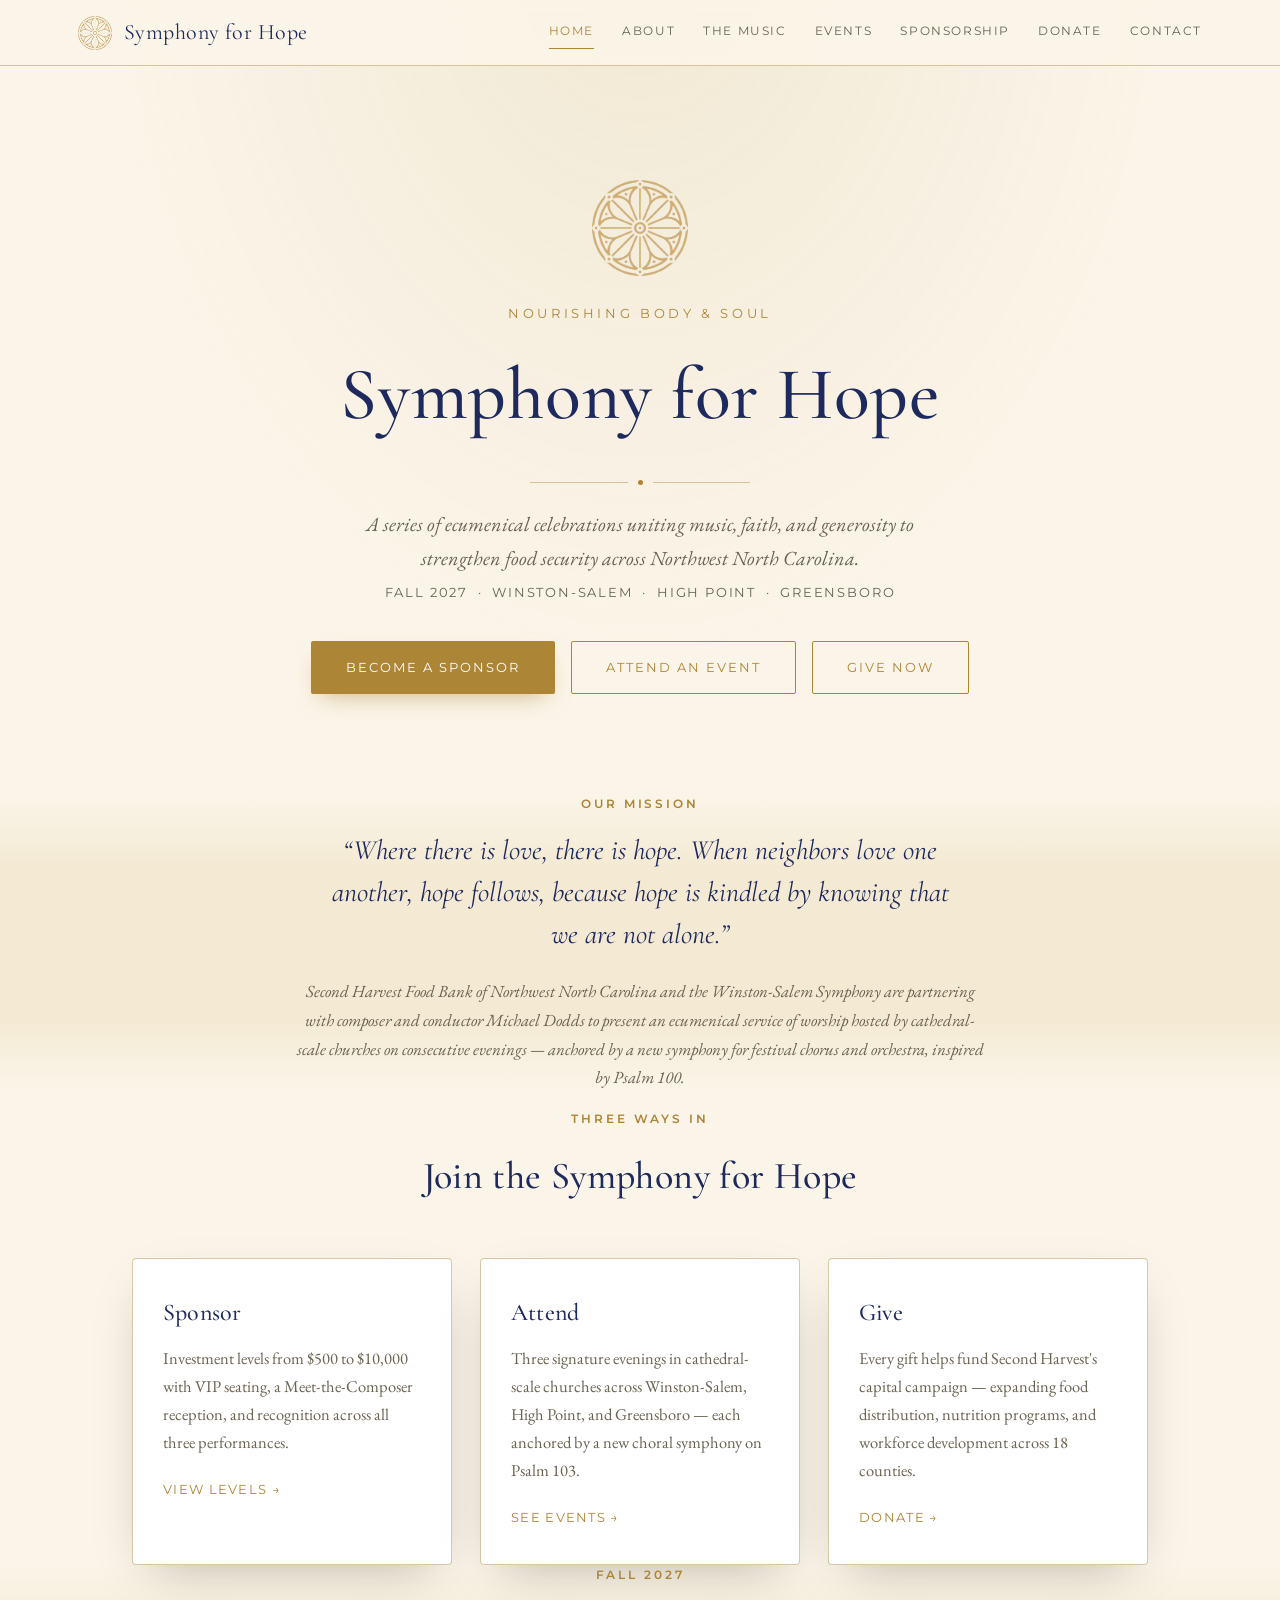
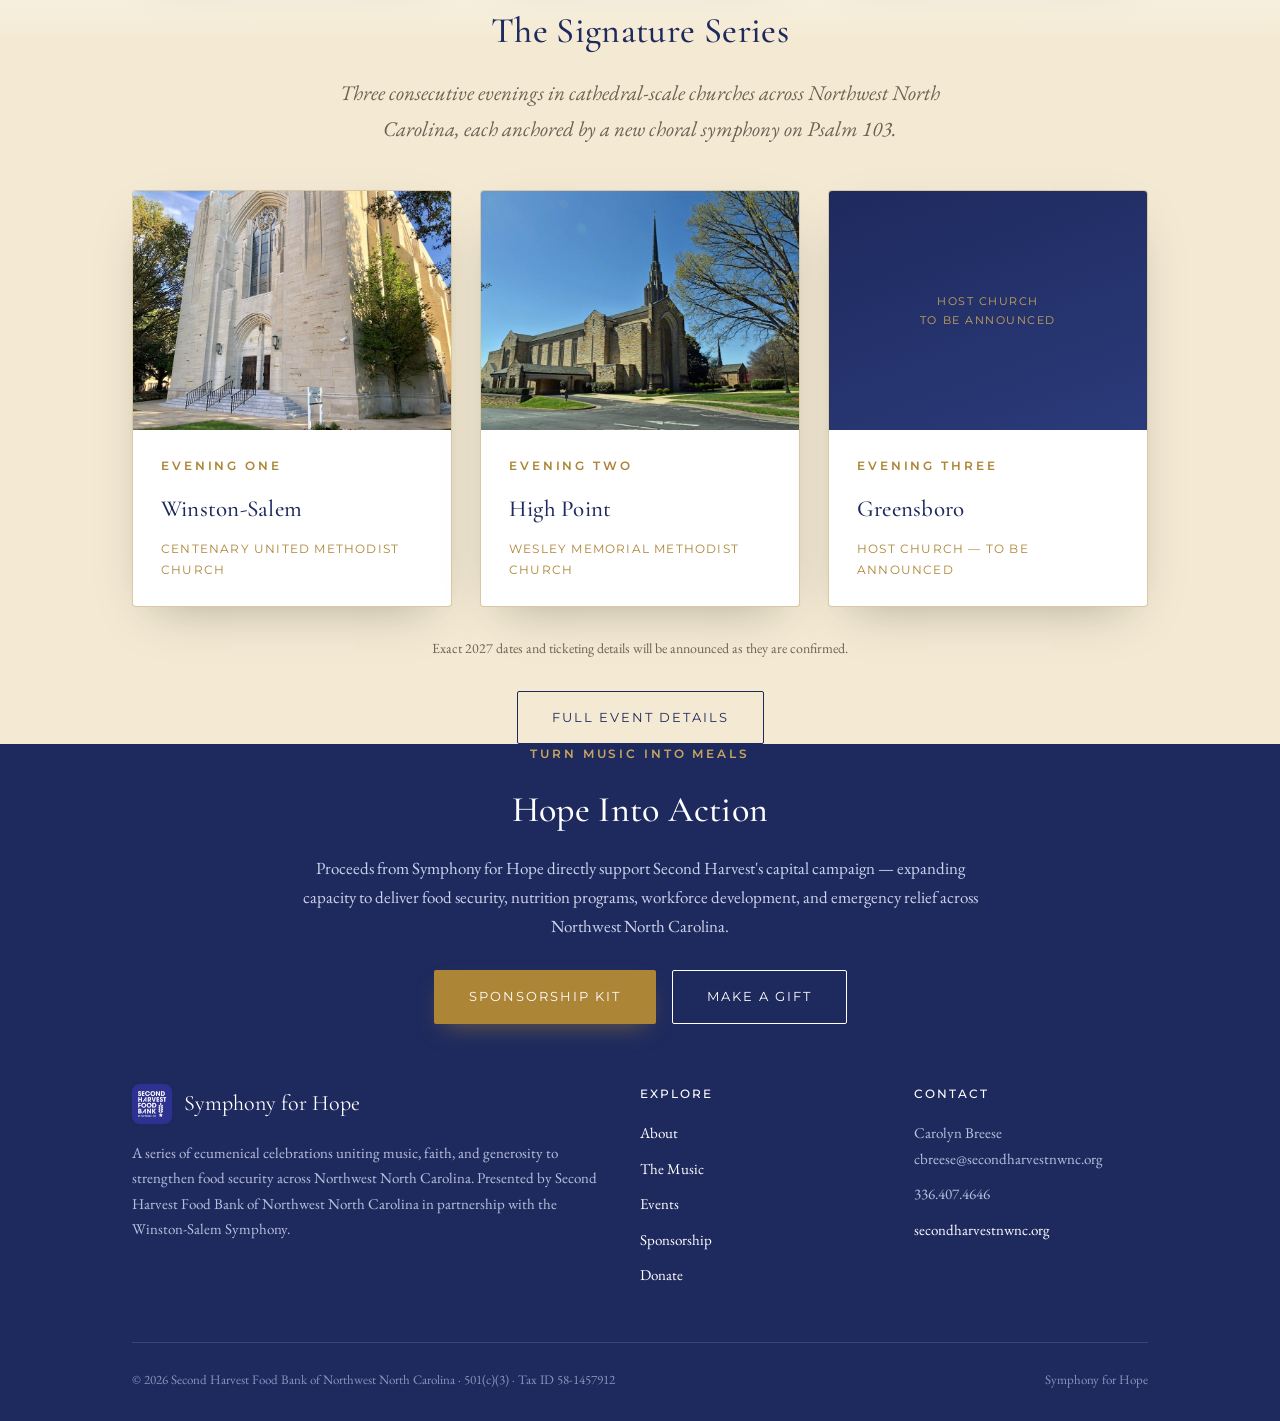
==== index.html @ 65e0bcc0 "Update index.html" ====
<!DOCTYPE html>
<html lang="en">
<head>
<meta charset="UTF-8">
<meta name="viewport" content="width=device-width, initial-scale=1.0">
<title>Symphony for Hope | Second Harvest Food Bank of Northwest NC</title>
<meta name="description" content="A series of ecumenical celebrations uniting music, faith, and generosity to strengthen food security across Northwest North Carolina.">
<link rel="icon" href="/assets/images/mandala-emblem.png">
<link rel="preconnect" href="https://fonts.googleapis.com">
<link rel="preconnect" href="https://fonts.gstatic.com" crossorigin>
<link href="https://fonts.googleapis.com/css2?family=Cormorant+Garamond:ital,wght@0,400;0,500;0,600;1,400;1,500&family=EB+Garamond:ital,wght@0,400;0,500;1,400&family=Montserrat:wght@400;500;600&display=swap" rel="stylesheet">
<link rel="stylesheet" href="/assets/style.css">
</head>
<body>
<svg width="0" height="0" style="position:absolute">
  <defs>
    <symbol id="corner-flourish" viewBox="0 0 100 100">
      <path d="M4,4 Q4,40 40,40" stroke="#AD8536" stroke-width="1.4" fill="none"/>
      <path d="M4,4 Q40,4 40,40" stroke="#AD8536" stroke-width="1.4" fill="none"/>
      <circle cx="4" cy="4" r="3" fill="#AD8536"/>
      <circle cx="16" cy="4" r="1.6" fill="#AD8536"/>
      <circle cx="4" cy="16" r="1.6" fill="#AD8536"/>
    </symbol>
    <symbol id="petal" viewBox="0 0 200 200">
      <path d="M100,100 C122,74 122,26 100,6 C78,26 78,74 100,100 Z" fill="none" stroke="currentColor" stroke-width="4"/>
    </symbol>
  </defs>
</svg>
<header class="site-header">
  <div class="nav-inner">
    <a class="brand" href="/">
      <img src="/assets/images/mandala-emblem.png" alt="Symphony for Hope emblem">
      <span class="brand-text">Symphony for Hope</span>
    </a>
    <button class="nav-toggle" id="navToggle">☰</button>
    <nav class="primary-nav" id="primaryNav">
      <a href="/" class="active">Home</a>
      <a href="/about/">About</a>
      <a href="/the-music/">The Music</a>
      <a href="/events/">Events</a>
      <a href="/sponsorship/">Sponsorship</a>
      <a href="/donate/">Donate</a>
      <a href="/contact/">Contact</a>
    </nav>
  </div>
</header>
<main>


  <section class="hero">
    <img class="mandala" src="/assets/images/mandala-emblem.png" alt="">
    <div class="subtitle">Nourishing Body &amp; Soul</div>
    <h1>Symphony for Hope</h1>
    <div class="rule"><span class="dot"></span></div>
    <p class="tagline">A series of ecumenical celebrations uniting music, faith, and generosity to strengthen food security across Northwest North Carolina.</p>
    <p class="dateline">Fall 2027 &nbsp;·&nbsp; Winston-Salem &nbsp;·&nbsp; High Point &nbsp;·&nbsp; Greensboro</p>
    <div class="btn-row">
      <a class="btn btn-gold" href="/sponsorship/">Become a Sponsor</a>
      <a class="btn btn-outline" href="/events/">Attend an Event</a>
      <a class="btn btn-outline" href="/donate/">Give Now</a>
    </div>
  </section>

  <section class="on-ivory-deep bordered fade-edges">
    <div class="container narrow center">
      <span class="eyebrow">Our Mission</span>
      <p class="quote">&ldquo;Where there is love, there is hope. When neighbors love one another, hope follows, because hope is kindled by knowing that we are not alone.&rdquo;</p>
      <p class="lede" style="margin-top:22px;font-size:17px;">Second Harvest Food Bank of Northwest North Carolina and the Winston-Salem Symphony are partnering with composer and conductor Michael Dodds to present an ecumenical service of worship hosted by cathedral-scale churches on consecutive evenings — anchored by a new symphony for festival chorus and orchestra, inspired by Psalm 100.</p>
    </div>
  </section>
<div></div>
  <section>
    <div class="container">
      <div class="center" style="margin-bottom:50px;">
        <span class="eyebrow">Three Ways In</span>
        <h2 style="font-size:38px;color:var(--navy);">Join the Symphony for Hope</h2>
      </div>
      <div class="grid grid-3">
        <div class="card">
          <h3>Sponsor</h3>
          <p>Investment levels from $500 to $10,000 with VIP seating, a Meet-the-Composer reception, and recognition across all three performances.</p>
          <p style="margin-top:18px;"><a href="/sponsorship/" style="color:var(--gold);font-family:'Montserrat',sans-serif;font-size:13px;letter-spacing:.1em;text-transform:uppercase;text-decoration:none;cursor:pointer;">View Levels →</a></p>
        </div>
        <div class="card">
          <h3>Attend</h3>
          <p>Three signature evenings in cathedral-scale churches across Winston-Salem, High Point, and Greensboro — each anchored by a new choral symphony on Psalm 103.</p>
          <p style="margin-top:18px;"><a href="/events/" style="color:var(--gold);font-family:'Montserrat',sans-serif;font-size:13px;letter-spacing:.1em;text-transform:uppercase;text-decoration:none;cursor:pointer;">See Events →</a></p>
        </div>
        <div class="card">
          <h3>Give</h3>
          <p>Every gift helps fund Second Harvest's capital campaign — expanding food distribution, nutrition programs, and workforce development across 18 counties.</p>
          <p style="margin-top:18px;"><a href="/donate/" style="color:var(--gold);font-family:'Montserrat',sans-serif;font-size:13px;letter-spacing:.1em;text-transform:uppercase;text-decoration:none;cursor:pointer;">Donate →</a></p>
        </div>
      </div>
    </div>
  </section>

  <section class="on-ivory-deep bordered fade-top">
    <div class="container">
      <div class="center" style="margin-bottom:44px;">
        <span class="eyebrow">Fall 2027</span>
        <h2 style="font-size:36px;color:var(--navy);">The Signature Series</h2>
        <p class="lede" style="max-width:640px;margin:14px auto 0;">Three consecutive evenings in cathedral-scale churches across Northwest North Carolina, each anchored by a new choral symphony on Psalm 103.</p>
      </div>
      <div class="grid grid-3">
        <div class="city-card">
          <img class="card-photo" src="/assets/images/centenary-church.jpg" alt="Centenary United Methodist Church, Winston-Salem">
          <div class="card-body">
            <span class="eyebrow">Evening One</span>
            <h3 style="color:var(--navy);">Winston-Salem</h3>
            <div class="church">Centenary United Methodist Church</div>
          </div>
        </div>
        <div class="city-card">
          <img class="card-photo" src="/assets/images/wesley-church.jpg" alt="Wesley Memorial Methodist Church, High Point">
          <div class="card-body">
            <span class="eyebrow">Evening Two</span>
            <h3 style="color:var(--navy);">High Point</h3>
            <div class="church">Wesley Memorial Methodist Church</div>
          </div>
        </div>
        <div class="city-card">
          <div class="card-placeholder">Host Church<br>To Be Announced</div>
          <div class="card-body">
            <span class="eyebrow">Evening Three</span>
            <h3 style="color:var(--navy);">Greensboro</h3>
            <div class="church">Host Church — To Be Announced</div>
          </div>
        </div>
      </div>
      <p class="center" style="color:var(--ink-soft);font-size:14px;margin-top:30px;">Exact 2027 dates and ticketing details will be announced as they are confirmed.</p>
      <div class="btn-row" style="justify-content:center;margin-top:30px;">
        <a class="btn btn-outline-navy" href="/events/">Full Event Details</a>
      </div>
    </div>
  </section>

  <section class="on-navy">
    <div class="container center narrow">
      <span class="eyebrow on-navy">Turn Music Into Meals</span>
      <h2 style="font-size:36px;">Hope Into Action</h2>
      <p style="color:#cdd3ea;font-size:17px;margin-top:14px;">Proceeds from Symphony for Hope directly support Second Harvest's capital campaign — expanding capacity to deliver food security, nutrition programs, workforce development, and emergency relief across Northwest North Carolina.</p>
      <div class="btn-row" style="justify-content:center;margin-top:30px;">
        <a class="btn btn-gold" href="/sponsorship/">Sponsorship Kit</a>
        <a class="btn btn-outline" style="border-color:#fff;color:#fff;" href="/donate/">Make a Gift</a>
      </div>
    </div>
  </section>

</main>
<footer>
  <div class="container">
    <div class="foot-grid">
      <div>
        <div class="foot-logo">
          <img src="/assets/images/sh-logo.png" alt="Second Harvest Food Bank of Northwest NC">
          <span style="font-family:'Cormorant Garamond',serif;font-size:22px;color:#fff;">Symphony for Hope</span>
        </div>
        <p>A series of ecumenical celebrations uniting music, faith, and generosity to strengthen food security across Northwest North Carolina. Presented by Second Harvest Food Bank of Northwest North Carolina in partnership with the Winston-Salem Symphony.</p>
      </div>
      <div>
        <h4>Explore</h4>
        <ul>
          <li><a href="/about/">About</a></li>
          <li><a href="/the-music/">The Music</a></li>
          <li><a href="/events/">Events</a></li>
          <li><a href="/sponsorship/">Sponsorship</a></li>
          <li><a href="/donate/">Donate</a></li>
        </ul>
      </div>
      <div>
        <h4>Contact</h4>
        <ul>
          <li>Carolyn Breese<br>cbreese@secondharvestnwnc.org</li>
          <li>336.407.4646</li>
          <li><a href="https://www.secondharvestnwnc.org/" target="_blank" rel="noopener">secondharvestnwnc.org</a></li>
        </ul>
      </div>
    </div>
    <div class="foot-bottom">
      <span>© 2026 Second Harvest Food Bank of Northwest North Carolina · 501(c)(3) · Tax ID 58-1457912</span>
      <span>Symphony for Hope</span>
    </div>
  </div>
</footer>
<script>
  var navToggle = document.getElementById('navToggle');
  var primaryNav = document.getElementById('primaryNav');
  if (navToggle && primaryNav) {
    navToggle.addEventListener('click', function() {
      primaryNav.classList.toggle('open');
    });
  }
</script>
</body>
</html>
---- assets/style.css ----
body{margin:0;}

  :root{
    --ivory:#FBF5E9;
    --ivory-deep:#F4EAD4;
    --card:#FFFFFF;
    --gold:#AD8536;
    --gold-light:#C9A55C;
    --gold-pale:#E7D3A6;
    --navy:#1E2A5E;
    --navy-deep:#141c42;
    --ink:#2B2620;
    --ink-soft:#6b6252;
    --rule: rgba(173,133,54,0.45);
    --shadow: 0 18px 50px -22px rgba(30,26,15,0.35);
  }
  *{box-sizing:border-box;}
  html{scroll-behavior:smooth;}
  body{
    margin:0;
    background:var(--ivory);
    color:var(--ink);
    font-family:'EB Garamond', 'Cormorant Garamond', serif;
    font-size:18px;
    line-height:1.7;
    -webkit-font-smoothing:antialiased;
  }
  h1,h2,h3,h4{
    font-family:'Cormorant Garamond', serif;
    font-weight:500;
    margin:0 0 .3em 0;
    color:var(--ink);
    letter-spacing:.01em;
  }
  a{color:inherit;}
  img{max-width:100%;display:block;}
  .eyebrow{
    font-family:'Montserrat', sans-serif;
    font-size:12px;
    letter-spacing:.24em;
    text-transform:uppercase;
    color:var(--gold);
    font-weight:600;
    margin-bottom:14px;
    display:block;
  }
  .eyebrow.on-navy{color:var(--gold-light);}
  .rule{
    display:flex;align-items:center;justify-content:center;gap:10px;
    margin:22px auto;width:220px;
  }
  .rule::before,.rule::after{content:'';flex:1;height:1px;background:var(--rule);}
  .rule .dot{width:5px;height:5px;border-radius:50%;background:var(--gold);}
  .container{max-width:1080px;margin:0 auto;padding:0 32px;}
  .container.narrow{max-width:760px;}

  /* ---------- Ornamental corners ---------- */
  .ornament{position:absolute;width:46px;height:46px;pointer-events:none;opacity:.85;}
  .ornament svg{width:100%;height:100%;}
  .ornament.tl{top:14px;left:14px;}
  .ornament.tr{top:14px;right:14px;transform:scaleX(-1);}
  .ornament.bl{bottom:14px;left:14px;transform:scaleY(-1);}
  .ornament.br{bottom:14px;right:14px;transform:scale(-1,-1);}

  /* ---------- Nav ---------- */
  header.site-header{
    position:fixed;top:0;left:0;right:0;z-index:1000;
    background:rgba(251,245,233,0.92);
    backdrop-filter:blur(6px);
    border-bottom:1px solid var(--rule);
  }
  .nav-inner{
    max-width:1180px;margin:0 auto;padding:14px 28px;
    display:flex;align-items:center;justify-content:space-between;
  }
  .brand{display:flex;align-items:center;gap:12px;cursor:pointer;text-decoration:none;}
  .brand img{width:34px;height:34px;}
  .brand-text{font-family:'Cormorant Garamond',serif;font-size:22px;color:var(--navy);letter-spacing:.02em;}
  nav.primary-nav{display:flex;gap:28px;}
  nav.primary-nav a{
    font-family:'Montserrat',sans-serif;font-size:11.5px;letter-spacing:.14em;text-transform:uppercase;
    color:var(--ink-soft);text-decoration:none;padding:6px 0;border-bottom:1px solid transparent;
    transition:color .2s, border-color .2s; cursor:pointer;
  }
  nav.primary-nav a:hover, nav.primary-nav a.active{color:var(--gold);border-color:var(--gold);}
  .nav-toggle{display:none;background:none;border:1px solid var(--gold);border-radius:4px;width:38px;height:34px;cursor:pointer;color:var(--navy);font-size:18px;}

  @media (max-width:900px){
    nav.primary-nav{
      position:absolute;top:100%;left:0;right:0;background:var(--ivory);
      flex-direction:column;gap:0;border-bottom:1px solid var(--rule);
      max-height:0;overflow:hidden;transition:max-height .3s ease;
    }
    nav.primary-nav.open{max-height:420px;}
    nav.primary-nav a{padding:14px 28px;border-bottom:1px solid rgba(173,133,54,.15);}
    .nav-toggle{display:block;}
  }

  /* ---------- Buttons ---------- */
  .btn{
    display:inline-block;font-family:'Montserrat',sans-serif;font-size:12.5px;letter-spacing:.16em;
    text-transform:uppercase;text-decoration:none;padding:15px 34px;border-radius:2px;
    transition:all .25s ease;cursor:pointer;border:1px solid transparent;
  }
  .btn-gold{background:var(--gold);color:#fff;box-shadow:0 10px 24px -10px rgba(173,133,54,.6);}
  .btn-gold:hover{background:#95712a;}
  .btn-outline{border-color:var(--gold);color:var(--gold);background:transparent;}
  .btn-outline:hover{background:var(--gold);color:#fff;}
  .btn-navy{background:var(--navy);color:#fff;}
  .btn-navy:hover{background:var(--navy-deep);}
  .btn-outline-navy{border-color:var(--navy);color:var(--navy);background:transparent;}
  .btn-outline-navy:hover{background:var(--navy);color:#fff;}
  .btn-row{display:flex;gap:16px;flex-wrap:wrap;}

  /* ---------- Pages ---------- */
  to{opacity:1;transform:translateY(0);}}

  section{padding:96px 0;position:relative;}
  section.tight{padding:64px 0;}
  section.on-ivory-deep{background:var(--ivory-deep);}
  section.on-ivory-deep.fade-edges{background:linear-gradient(to bottom,var(--ivory) 0,var(--ivory-deep) 72px,var(--ivory-deep) calc(100% - 72px),var(--ivory) 100%);}
  section.on-ivory-deep.fade-top{background:linear-gradient(to bottom,var(--ivory) 0,var(--ivory-deep) 72px,var(--ivory-deep) 100%);}
  section.on-navy{background:var(--navy);color:#f3ece0;}
  section.on-navy h1,section.on-navy h2,section.on-navy h3{color:#fff;}
  section.bordered{}

  .center{text-align:center;}
  .lede{font-size:21px;color:var(--ink-soft);font-style:italic;}
  .quote{
    font-family:'Cormorant Garamond',serif;font-style:italic;font-size:28px;
    color:var(--navy);max-width:640px;margin:0 auto;line-height:1.5;
  }
  .quote.on-navy{color:var(--gold-light);}

  /* ---------- Hero ---------- */
  .hero{
    padding:180px 0 100px;text-align:center;position:relative;
    background:
      radial-gradient(ellipse at 50% -10%, rgba(173,133,54,0.12), transparent 60%),
      var(--ivory);
  }
  .hero .mandala{width:96px;height:96px;margin:0 auto 26px;}
  .hero h1{font-size:clamp(42px,7vw,74px);color:var(--navy);}
  .hero .subtitle{font-family:'Montserrat',sans-serif;font-size:13px;letter-spacing:.28em;text-transform:uppercase;color:var(--gold);margin-bottom:8px;}
  .hero .tagline{font-size:20px;font-style:italic;color:var(--ink-soft);max-width:560px;margin:18px auto 6px;}
  .hero .dateline{font-family:'Montserrat',sans-serif;font-size:13px;letter-spacing:.14em;text-transform:uppercase;color:var(--ink-soft);margin-top:6px;}
  .hero .btn-row{justify-content:center;margin-top:38px;}

  .page-hero{padding:170px 0 70px;text-align:center;background:var(--ivory-deep);}
  .page-hero.fade-bottom{background:linear-gradient(to bottom,var(--ivory-deep) 0,var(--ivory-deep) calc(100% - 56px),var(--ivory) 100%);}
  .page-hero h1{font-size:clamp(38px,6vw,58px);color:var(--navy);}
  .page-hero .lede{max-width:640px;margin:16px auto 0;}

  /* ---------- Cards / grids ---------- */
  .grid{display:grid;gap:28px;}
  .grid-3{grid-template-columns:repeat(3,1fr);}
  .grid-2{grid-template-columns:repeat(2,1fr);}
  @media (max-width:820px){.grid-3{grid-template-columns:1fr;}.grid-2{grid-template-columns:1fr;}}

  .card{
    background:var(--card);border:1px solid var(--rule);border-radius:4px;
    padding:34px 30px;box-shadow:var(--shadow);
  }
  .card h3{font-size:24px;color:var(--navy);}
  .card p{color:var(--ink-soft);font-size:16.5px;margin:10px 0 0;}
  .card .icon{width:40px;height:40px;margin-bottom:16px;color:var(--gold);}

  .impact-list{list-style:none;padding:0;margin:0;display:grid;gap:18px;}
  .impact-list li{
    display:flex;gap:18px;align-items:flex-start;padding:20px 0;border-bottom:1px solid var(--rule);
  }
  .impact-list li:last-child{border-bottom:none;}
  .impact-list .num{font-family:'Cormorant Garamond',serif;font-size:26px;color:var(--gold);width:36px;flex:none;}
  .impact-list h4{font-size:19px;margin:0 0 2px;color:var(--navy);font-family:'Montserrat',sans-serif;font-weight:600;letter-spacing:.01em;text-transform:none;font-size:17px;}
  .impact-list p{margin:0;color:var(--ink-soft);font-size:16px;}

  /* ---------- Sponsorship levels ---------- */
  .levels{display:grid;gap:24px;grid-template-columns:repeat(3,1fr);margin-top:20px;}
  @media (max-width:980px){.levels{grid-template-columns:repeat(2,1fr);}}
  @media (max-width:640px){.levels{grid-template-columns:1fr;}}
  .level-card{
    background:var(--card);border:1px solid var(--rule);border-radius:4px;padding:34px 26px;
    text-align:center;position:relative;box-shadow:var(--shadow);
  }
  .level-card.featured{border:1px solid var(--gold);background:linear-gradient(180deg,#fff,#FCF6E9);}
  .level-card.featured::before{
    content:'PREMIER';position:absolute;top:-11px;left:50%;transform:translateX(-50%);
    background:var(--gold);color:#fff;font-family:'Montserrat',sans-serif;font-size:10px;
    letter-spacing:.18em;padding:4px 14px;border-radius:20px;
  }
  .level-card .level-name{font-family:'Montserrat',sans-serif;font-size:12px;letter-spacing:.2em;text-transform:uppercase;color:var(--gold);margin-bottom:8px;}
  .level-card .level-amount{font-family:'Cormorant Garamond',serif;font-size:40px;color:var(--navy);margin-bottom:18px;}
  .level-card ul{list-style:none;padding:0;margin:0;text-align:left;}
  .level-card li{
    font-size:15.5px;color:var(--ink-soft);padding:9px 0 9px 22px;position:relative;border-top:1px solid rgba(173,133,54,.15);
  }
  .level-card li:first-child{border-top:none;}
  .level-card li::before{content:'✦';position:absolute;left:0;top:9px;color:var(--gold);font-size:11px;}

  /* ---------- Timeline / events ---------- */
  .event-card{
    display:grid;grid-template-columns:150px 1fr;gap:30px;background:var(--card);
    border:1px solid var(--rule);border-radius:4px;padding:30px;box-shadow:var(--shadow);align-items:start;
  }
  @media (max-width:700px){.event-card{grid-template-columns:1fr;}}
  .event-date{text-align:center;border-right:1px solid var(--rule);padding-right:24px;}
  @media (max-width:700px){.event-date{border-right:none;border-bottom:1px solid var(--rule);padding:0 0 18px;}}
  .event-date .month{font-family:'Montserrat',sans-serif;font-size:12px;letter-spacing:.16em;text-transform:uppercase;color:var(--gold);}
  .event-date .day{font-family:'Cormorant Garamond',serif;font-size:44px;color:var(--navy);line-height:1;}
  .event-date .year{font-size:15px;color:var(--ink-soft);}

  .city-card{border:1px solid var(--rule);border-radius:4px;background:var(--card);box-shadow:var(--shadow);overflow:hidden;}
  .city-card .card-body{padding:26px 28px;}
  .city-card h3{color:var(--navy);font-size:23px;}
  .city-card .church{font-family:'Montserrat',sans-serif;font-size:12px;letter-spacing:.1em;text-transform:uppercase;color:var(--gold);margin-top:10px;}
  .city-card .card-photo{width:100%;aspect-ratio:4/3;object-fit:cover;display:block;}
  .city-card .card-placeholder{
    width:100%;aspect-ratio:4/3;background:linear-gradient(160deg,var(--navy),#2b3a7a);
    display:flex;align-items:center;justify-content:center;color:var(--gold-light);
    font-family:'Montserrat',sans-serif;font-size:11px;letter-spacing:.14em;text-transform:uppercase;text-align:center;padding:16px;
  }

  .person-card{border:1px solid var(--rule);border-radius:4px;background:var(--card);box-shadow:var(--shadow);overflow:hidden;}
  .person-card .card-body{padding:26px 28px;}
  .person-card .card-photo{width:100%;aspect-ratio:1;object-fit:cover;display:block;}
  .person-card .card-placeholder{
    width:100%;aspect-ratio:1;background:linear-gradient(160deg,var(--navy),#2b3a7a);
    display:flex;align-items:center;justify-content:center;color:var(--gold-light);
    font-family:'Montserrat',sans-serif;font-size:11px;letter-spacing:.14em;text-transform:uppercase;text-align:center;padding:16px;
  }

  .ensemble-card{border:1px solid var(--rule);border-radius:4px;background:var(--card);box-shadow:var(--shadow);overflow:hidden;}
  .ensemble-card .card-photo{width:100%;aspect-ratio:16/9;object-fit:cover;display:block;}
  .ensemble-card .card-body{padding:30px 32px;}
  .ensemble-card .card-body .grid-2{gap:32px;}
  @media (max-width:820px){.ensemble-card .card-body .grid-2 > div:first-child{margin-bottom:6px;}}

  table.people-table{width:100%;border-collapse:collapse;margin-top:10px;}
  table.people-table td{padding:14px 10px;border-top:1px solid var(--rule);font-size:16.5px;vertical-align:top;word-break:break-word;overflow-wrap:anywhere;}
  table.people-table td.role{color:var(--gold);font-family:'Montserrat',sans-serif;font-size:12px;letter-spacing:.1em;text-transform:uppercase;width:190px;}
  @media (max-width:600px){
    table.people-table, table.people-table tbody, table.people-table tr, table.people-table td{display:block;width:auto;}
    table.people-table tr{border-top:1px solid var(--rule);padding:14px 0;}
    table.people-table td{padding:0 10px;border-top:none;}
    table.people-table td.role{margin-bottom:6px;}
  }

  .bio-row{display:grid;grid-template-columns:240px 1fr;gap:36px;align-items:start;}
  @media (max-width:700px){.bio-row{grid-template-columns:1fr;} .bio-photo{max-width:220px;margin:0 auto;}}
  .bio-photo{
    width:100%;aspect-ratio:1;border-radius:4px;overflow:hidden;
    border:1px solid var(--rule);box-shadow:var(--shadow);
  }
  .bio-photo img{width:100%;height:100%;object-fit:cover;display:block;}

  .antiphon{border-left:2px solid var(--gold-pale);padding-left:26px;margin:26px 0;}
  .antiphon .tag{font-family:'Montserrat',sans-serif;font-size:11px;letter-spacing:.16em;color:var(--gold);text-transform:uppercase;}
  .antiphon h4{font-size:24px;color:var(--navy);margin:6px 0 2px;}
  .antiphon .latin{font-style:italic;color:var(--ink-soft);font-size:16px;}

  footer{background:var(--navy);color:#cdd3ea;padding:60px 0 30px;}
  footer a{color:#fff;text-decoration:none;}
  footer .foot-grid{display:grid;grid-template-columns:2fr 1fr 1fr;gap:40px;}
  @media (max-width:760px){footer .foot-grid{grid-template-columns:1fr;}}
  footer h4{color:#fff;font-family:'Montserrat',sans-serif;font-size:12px;letter-spacing:.16em;text-transform:uppercase;margin-bottom:16px;}
  footer p, footer li{color:#b9c0dc;font-size:15px;}
  footer ul{list-style:none;padding:0;margin:0;}
  footer li{margin-bottom:10px;}
  .foot-bottom{
    margin-top:44px;padding-top:26px;border-top:1px solid rgba(255,255,255,.12);
    display:flex;justify-content:space-between;flex-wrap:wrap;gap:10px;font-size:13px;color:#8b93bd;
  }
  .foot-logo{display:flex;align-items:center;gap:12px;margin-bottom:16px;}
  .foot-logo img{width:40px;height:40px;}

  .two-col{display:grid;grid-template-columns:1.1fr .9fr;gap:56px;align-items:center;}
  @media (max-width:820px){.two-col{grid-template-columns:1fr;}}
  .dropcap:first-letter{
    font-family:'Cormorant Garamond',serif;font-size:64px;color:var(--gold);float:left;line-height:.8;
    padding:8px 10px 0 0;font-weight:500;
  }
  .tag-pill{
    display:inline-block;font-family:'Montserrat',sans-serif;font-size:11px;letter-spacing:.12em;
    text-transform:uppercase;color:var(--navy);background:var(--gold-pale);padding:5px 12px;border-radius:20px;margin:4px 6px 0 0;
  }
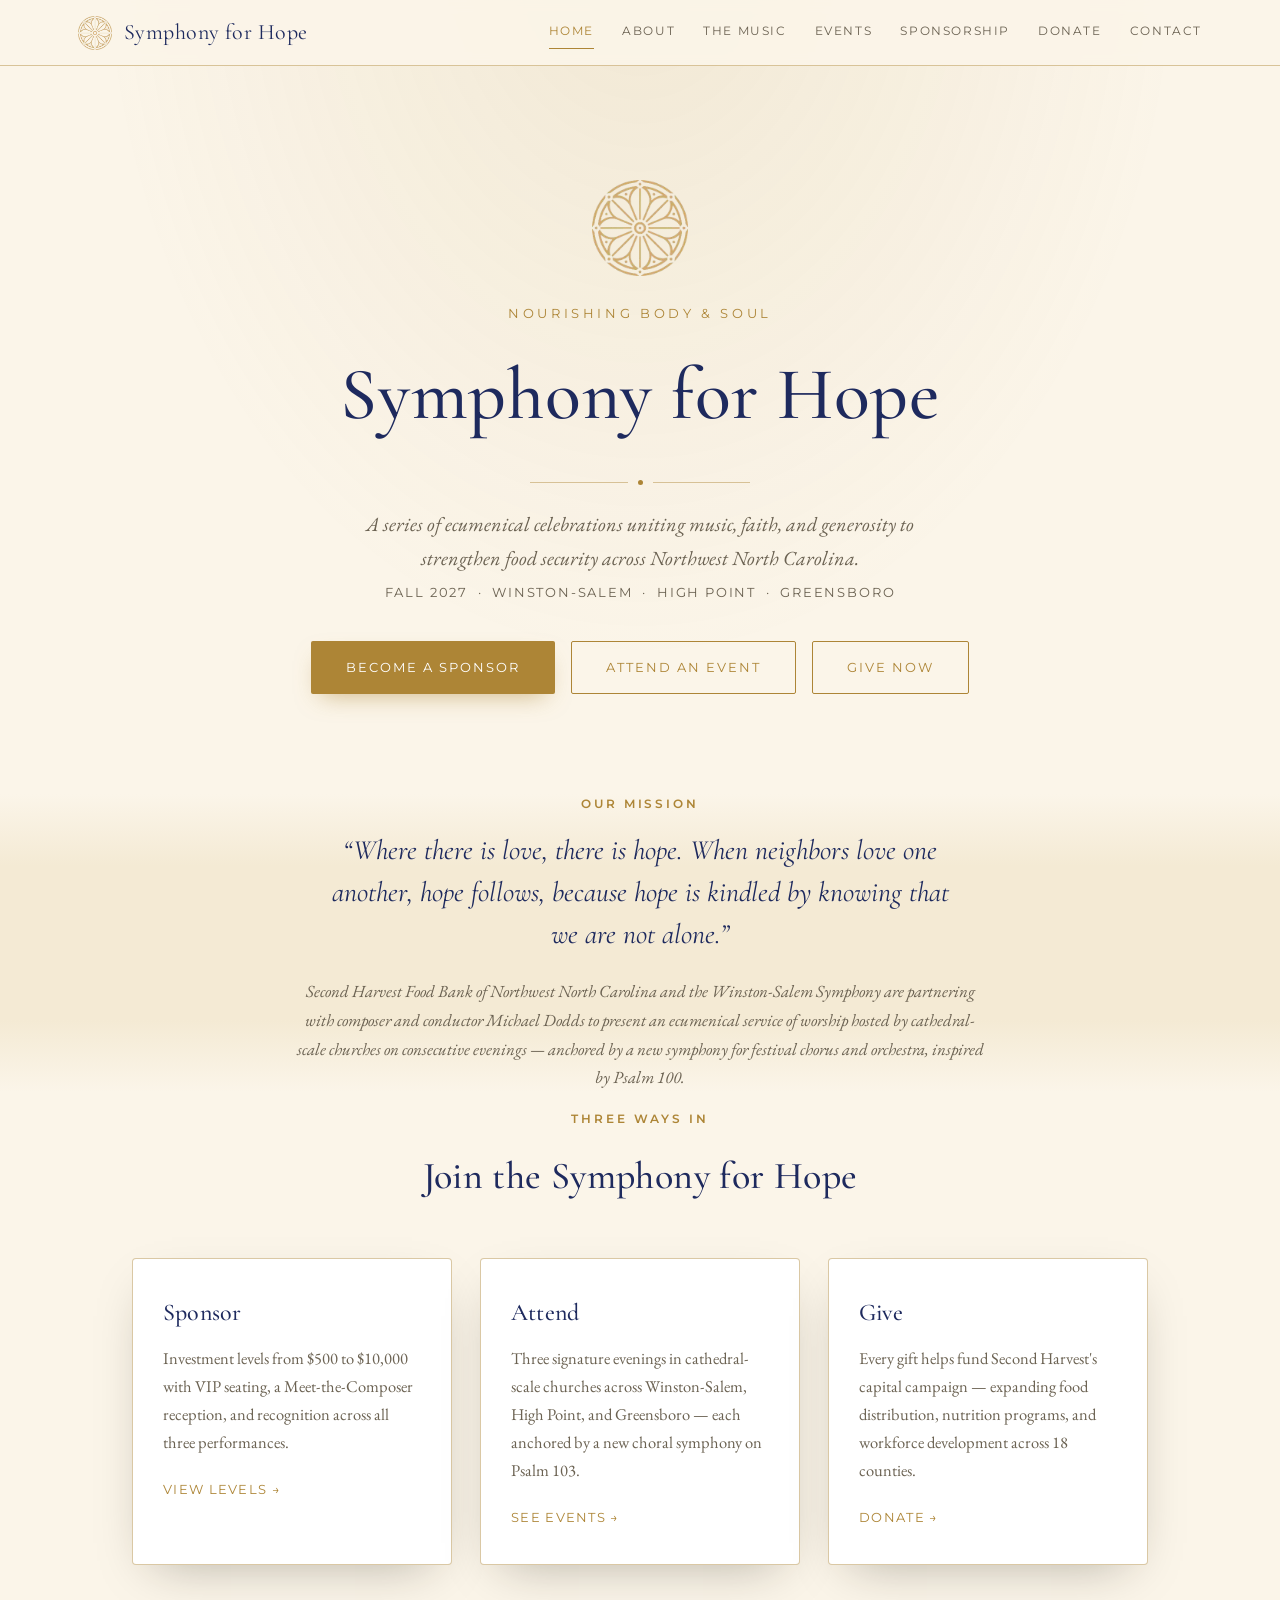
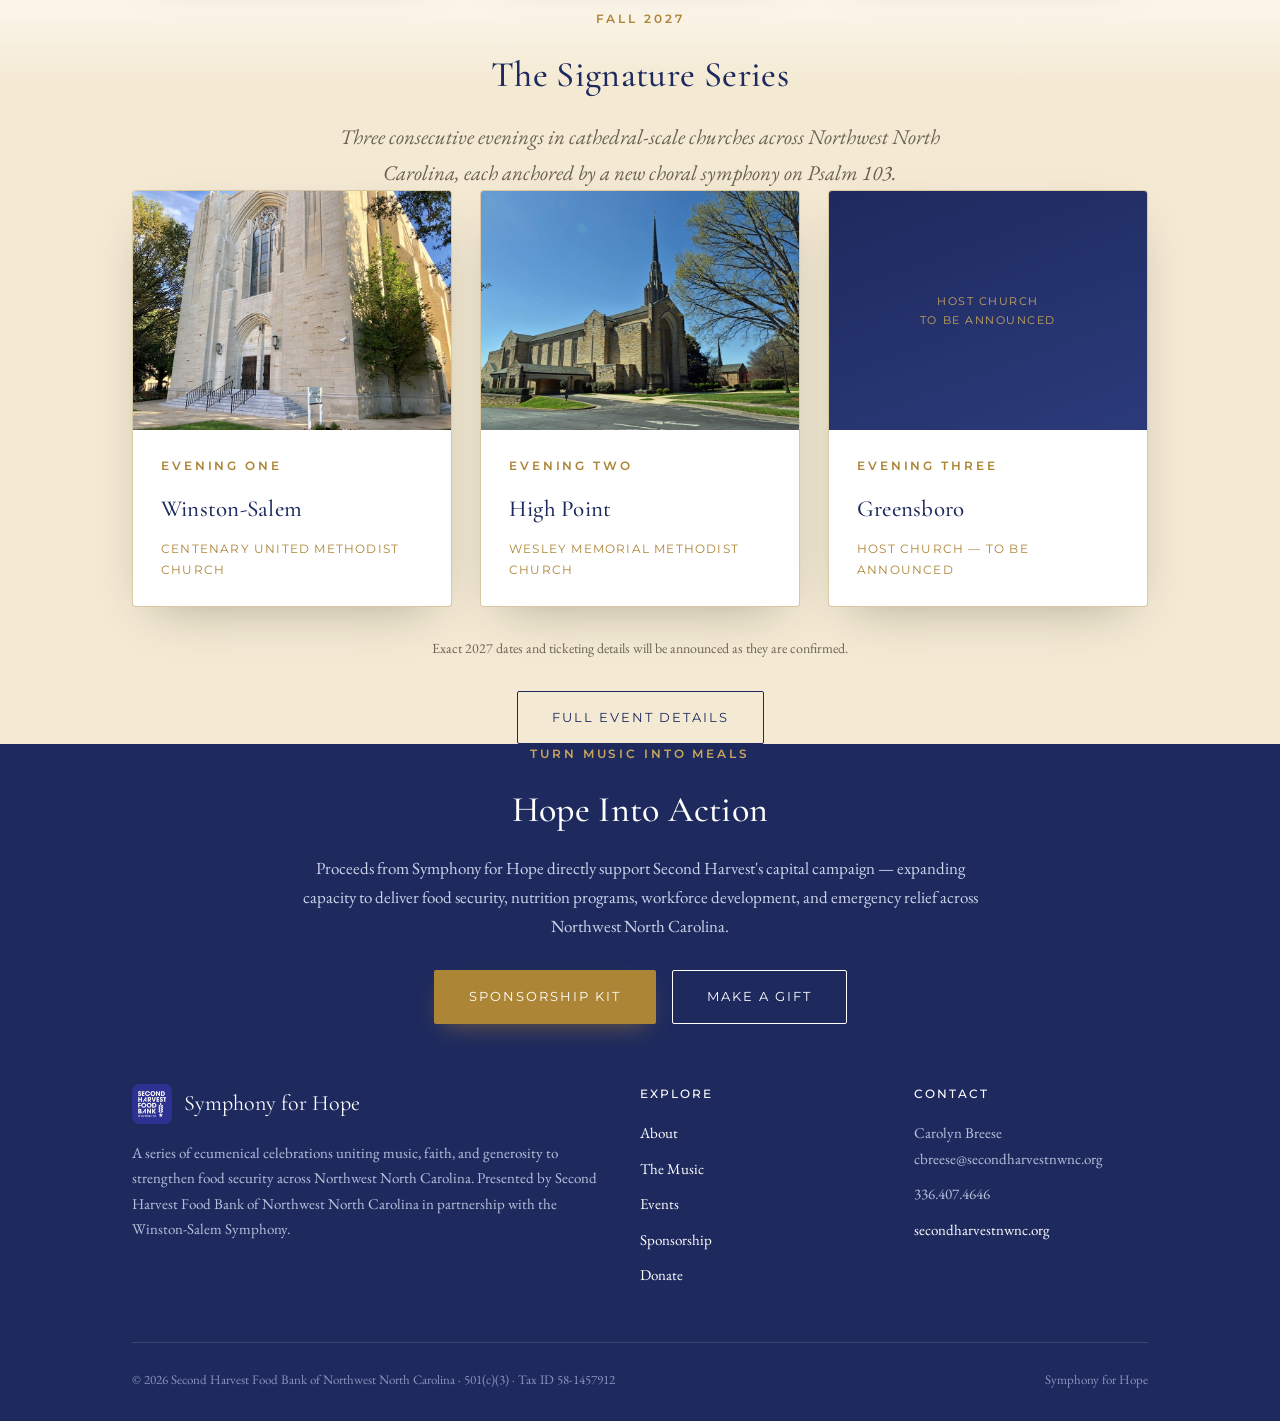
==== commit c804872e: "Update index.html" ====
--- a/index.html
+++ b/index.html
@@ -94,10 +94,11 @@
       </div>
     </div>
   </section>
-
+<div></div>
+  <div></div>
   <section class="on-ivory-deep bordered fade-top">
     <div class="container">
-      <div class="center" style="margin-bottom:44px;">
+      <div class="center" style="margin-top:44px;"style="margin-bottom:44px;">
         <span class="eyebrow">Fall 2027</span>
         <h2 style="font-size:36px;color:var(--navy);">The Signature Series</h2>
         <p class="lede" style="max-width:640px;margin:14px auto 0;">Three consecutive evenings in cathedral-scale churches across Northwest North Carolina, each anchored by a new choral symphony on Psalm 103.</p>
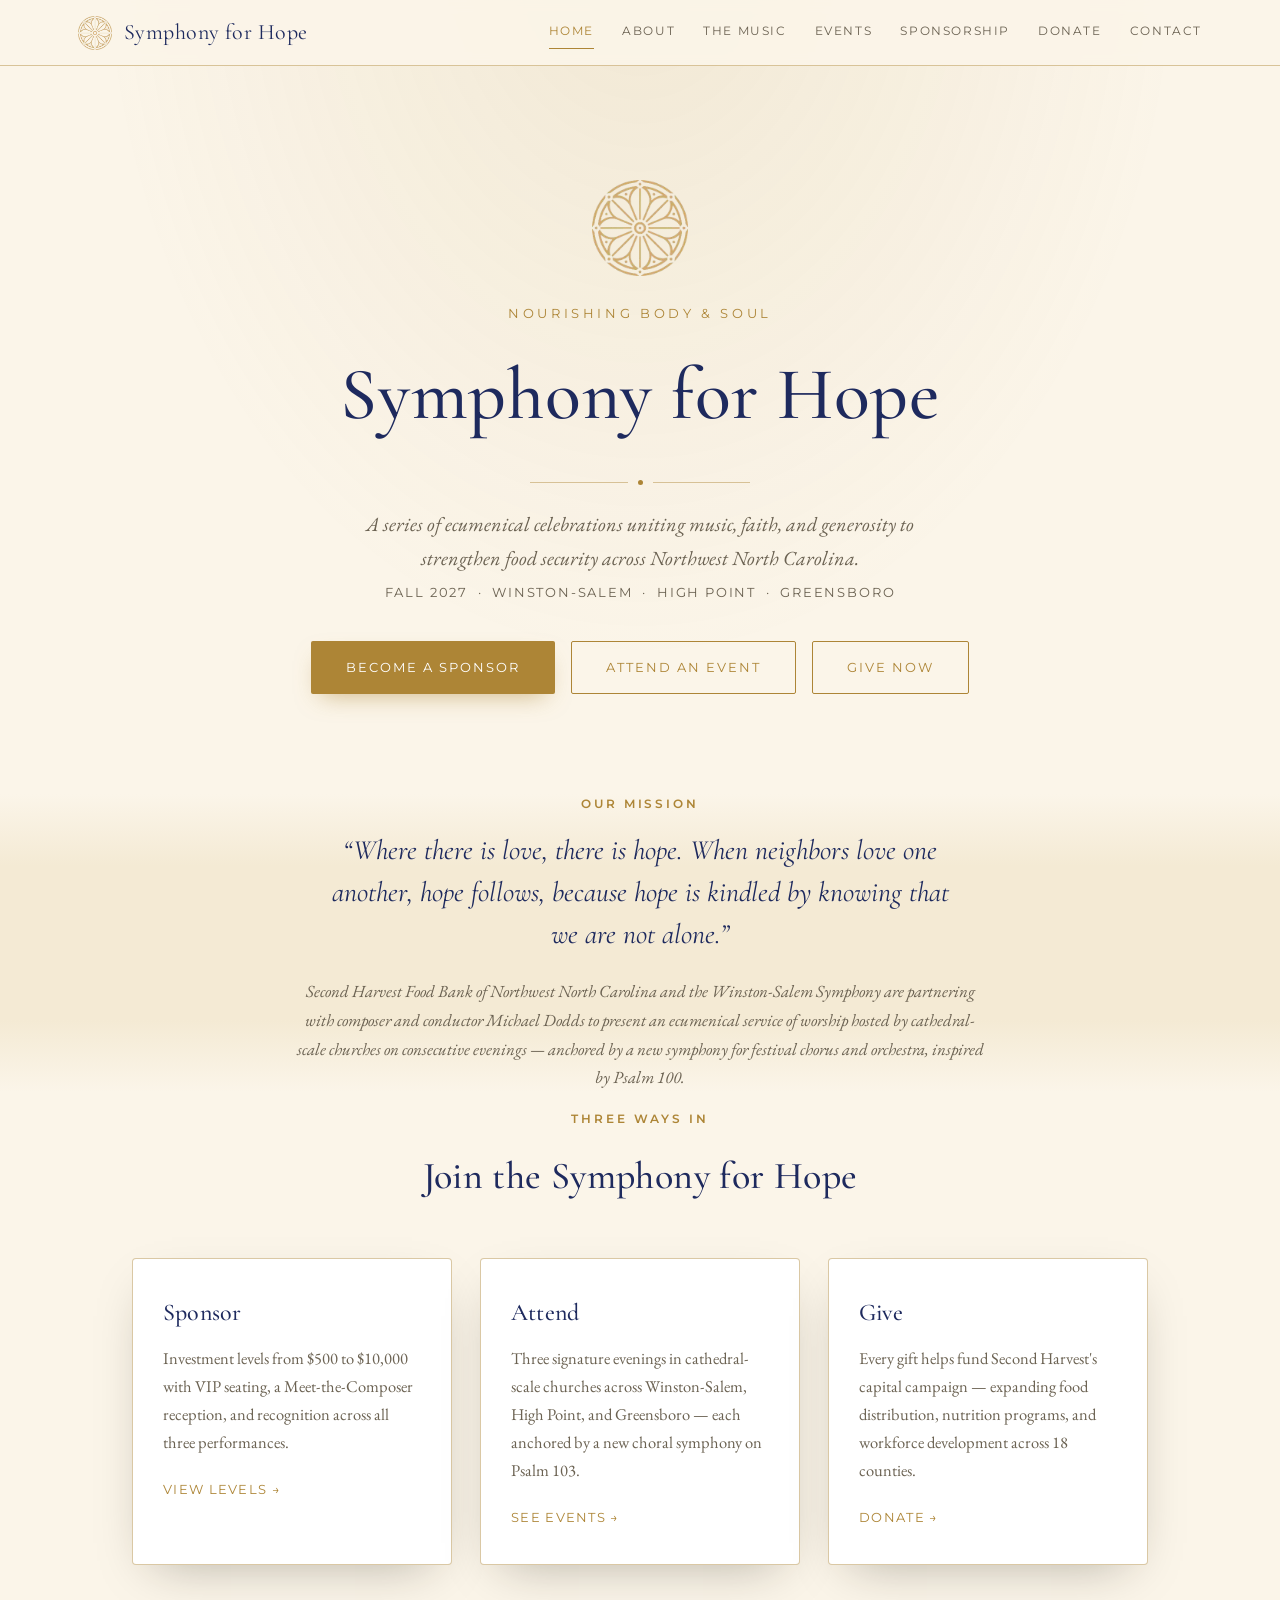
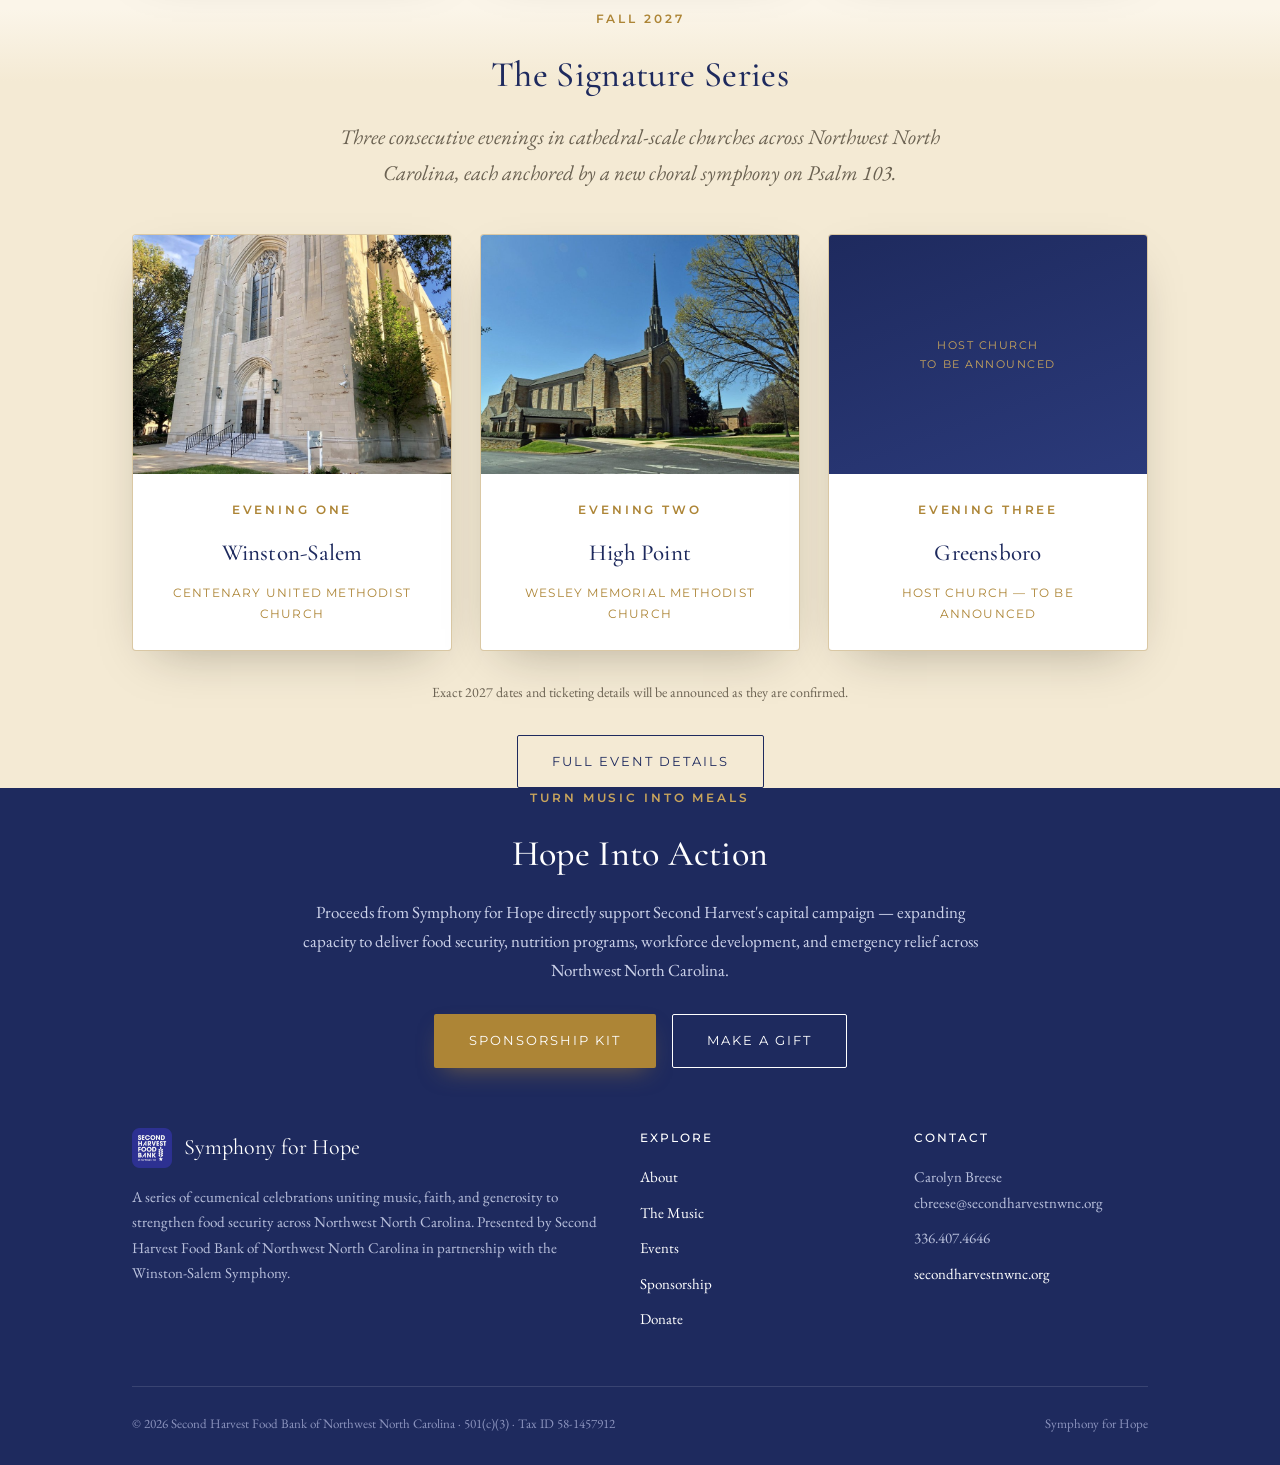
==== commit a8806abb: "Update index.html" ====
--- a/index.html
+++ b/index.html
@@ -102,6 +102,7 @@
         <span class="eyebrow">Fall 2027</span>
         <h2 style="font-size:36px;color:var(--navy);">The Signature Series</h2>
         <p class="lede" style="max-width:640px;margin:14px auto 0;">Three consecutive evenings in cathedral-scale churches across Northwest North Carolina, each anchored by a new choral symphony on Psalm 103.</p>
+              <div class="center" style="margin-bottom:44px;">
       </div>
       <div class="grid grid-3">
         <div class="city-card">
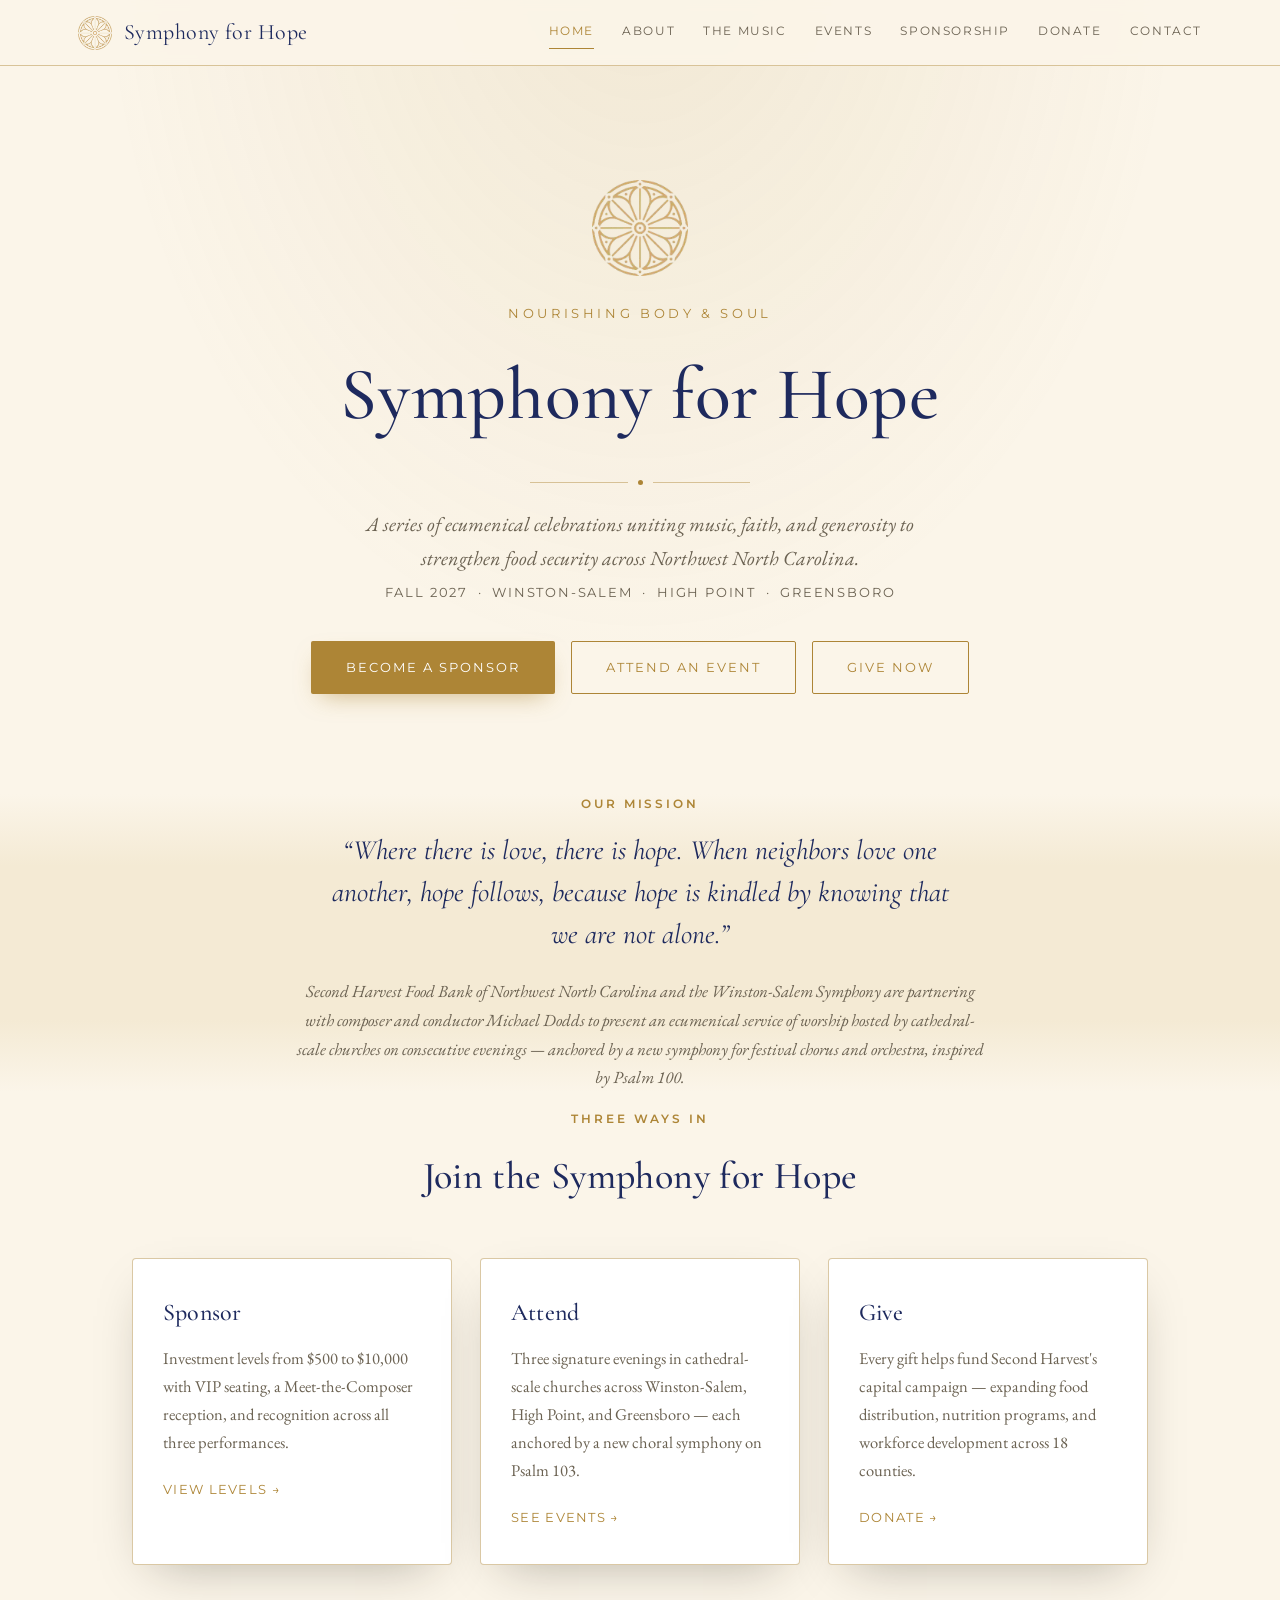
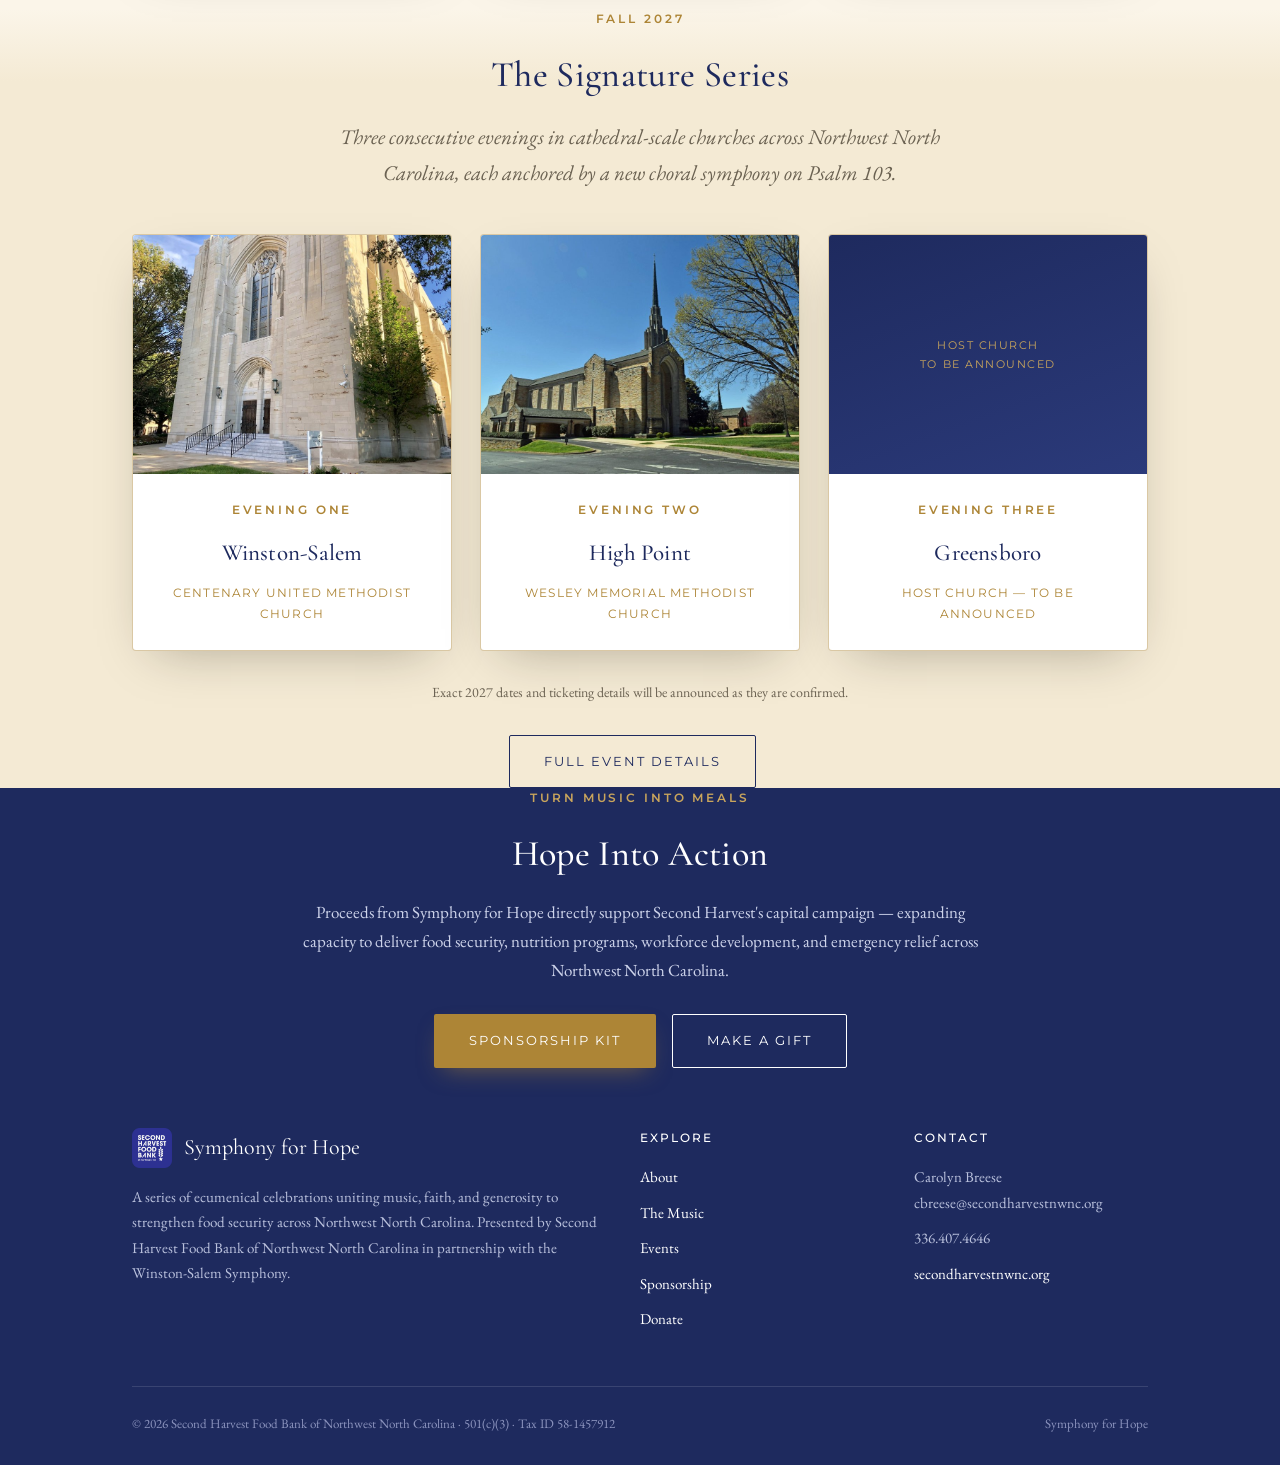
==== commit b9c88173: "Update index.html" ====
--- a/index.html
+++ b/index.html
@@ -133,6 +133,7 @@
       <p class="center" style="color:var(--ink-soft);font-size:14px;margin-top:30px;">Exact 2027 dates and ticketing details will be announced as they are confirmed.</p>
       <div class="btn-row" style="justify-content:center;margin-top:30px;">
         <a class="btn btn-outline-navy" href="/events/">Full Event Details</a>
+              <div class="center" style="margin-bottom:44px;">
       </div>
     </div>
   </section>
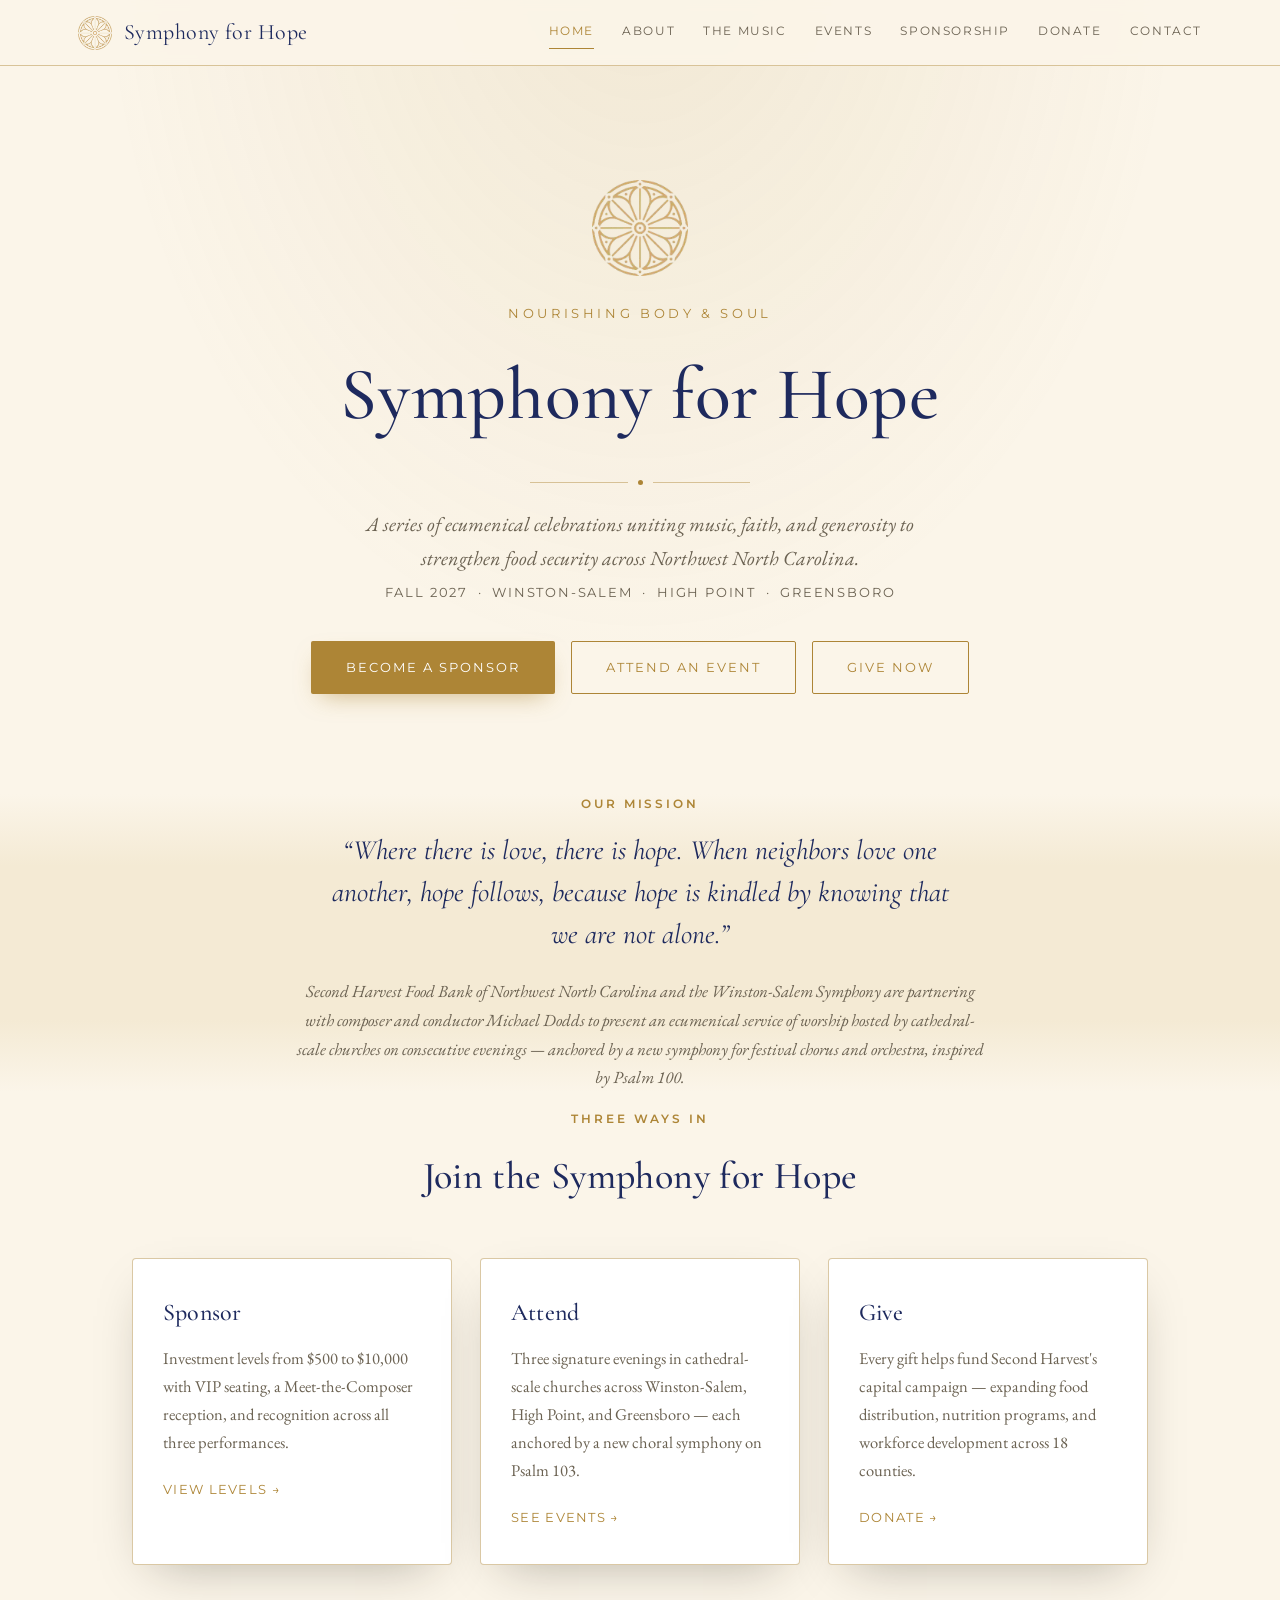
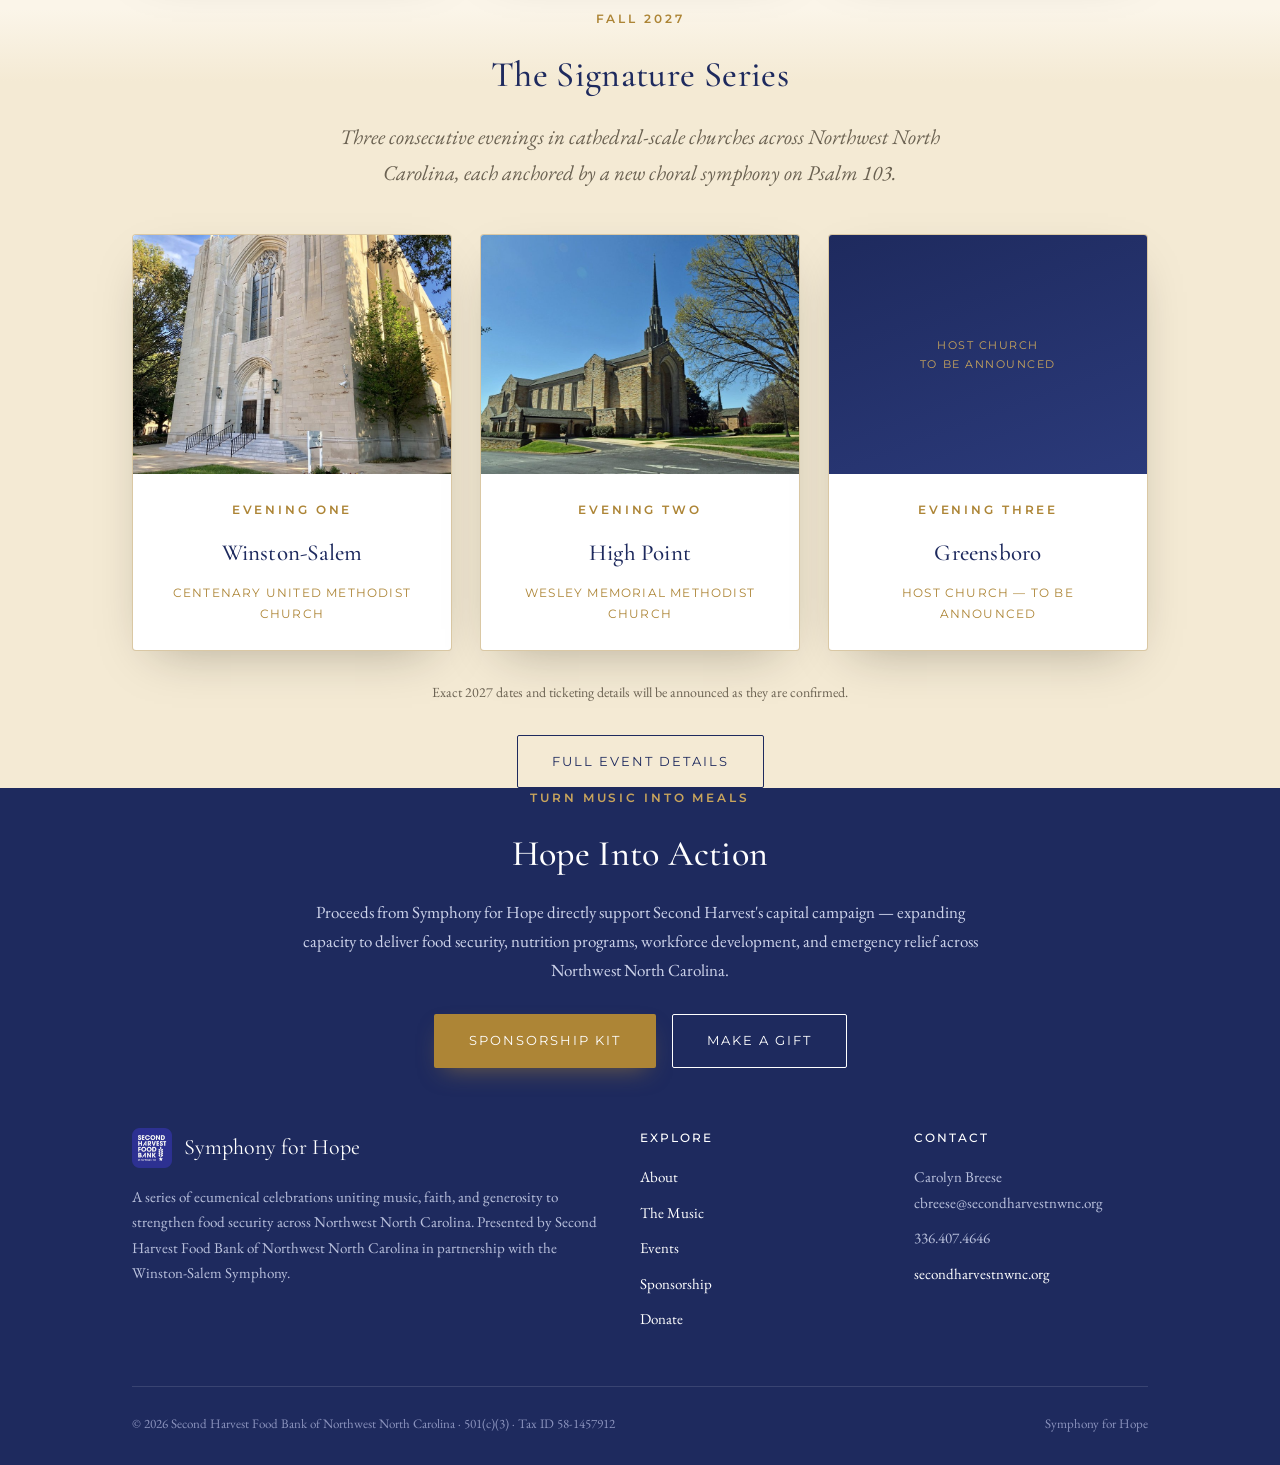
==== commit f4db55fa: "Update index.html" ====
--- a/index.html
+++ b/index.html
@@ -131,9 +131,8 @@
         </div>
       </div>
       <p class="center" style="color:var(--ink-soft);font-size:14px;margin-top:30px;">Exact 2027 dates and ticketing details will be announced as they are confirmed.</p>
-      <div class="btn-row" style="justify-content:center;margin-top:30px;">
+      <div class="btn-row" style="justify-content:center;margin-top:30px;"style="margin-bottom:44px;">
         <a class="btn btn-outline-navy" href="/events/">Full Event Details</a>
-              <div class="center" style="margin-bottom:44px;">
       </div>
     </div>
   </section>
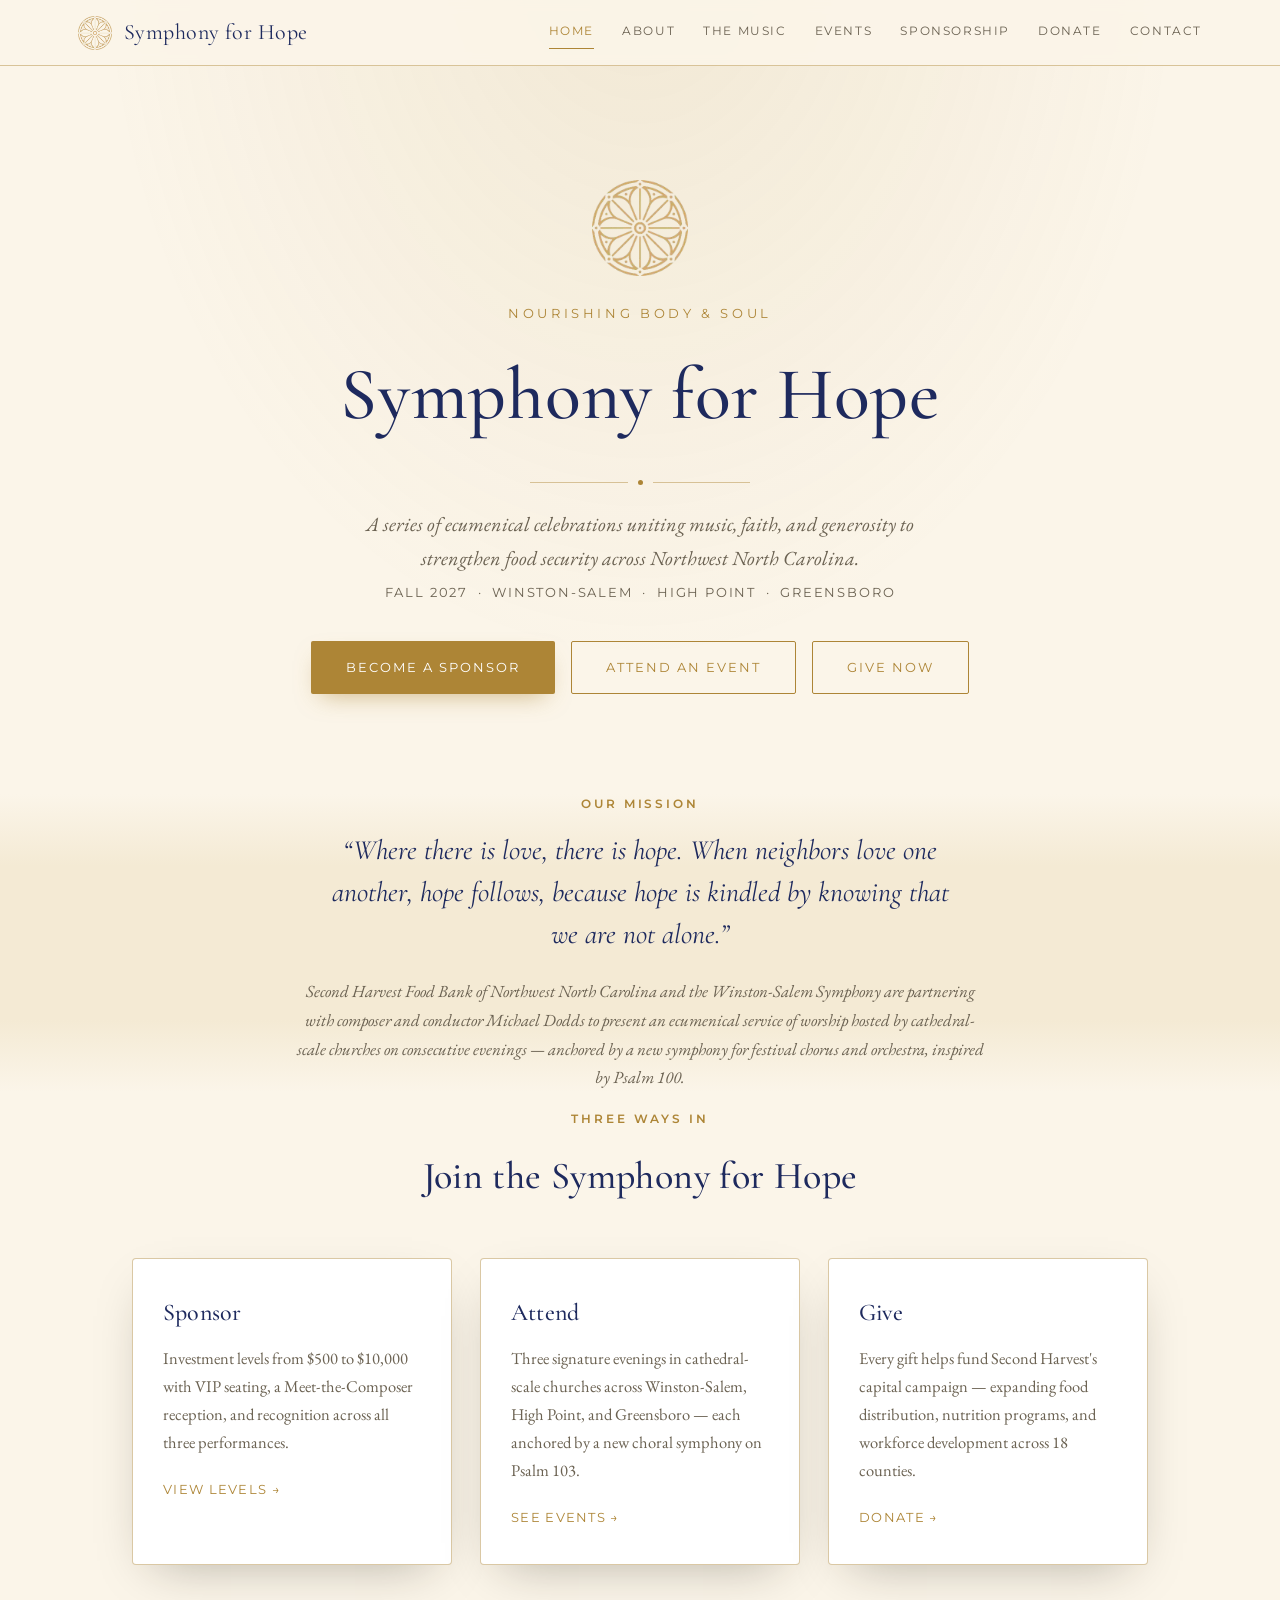
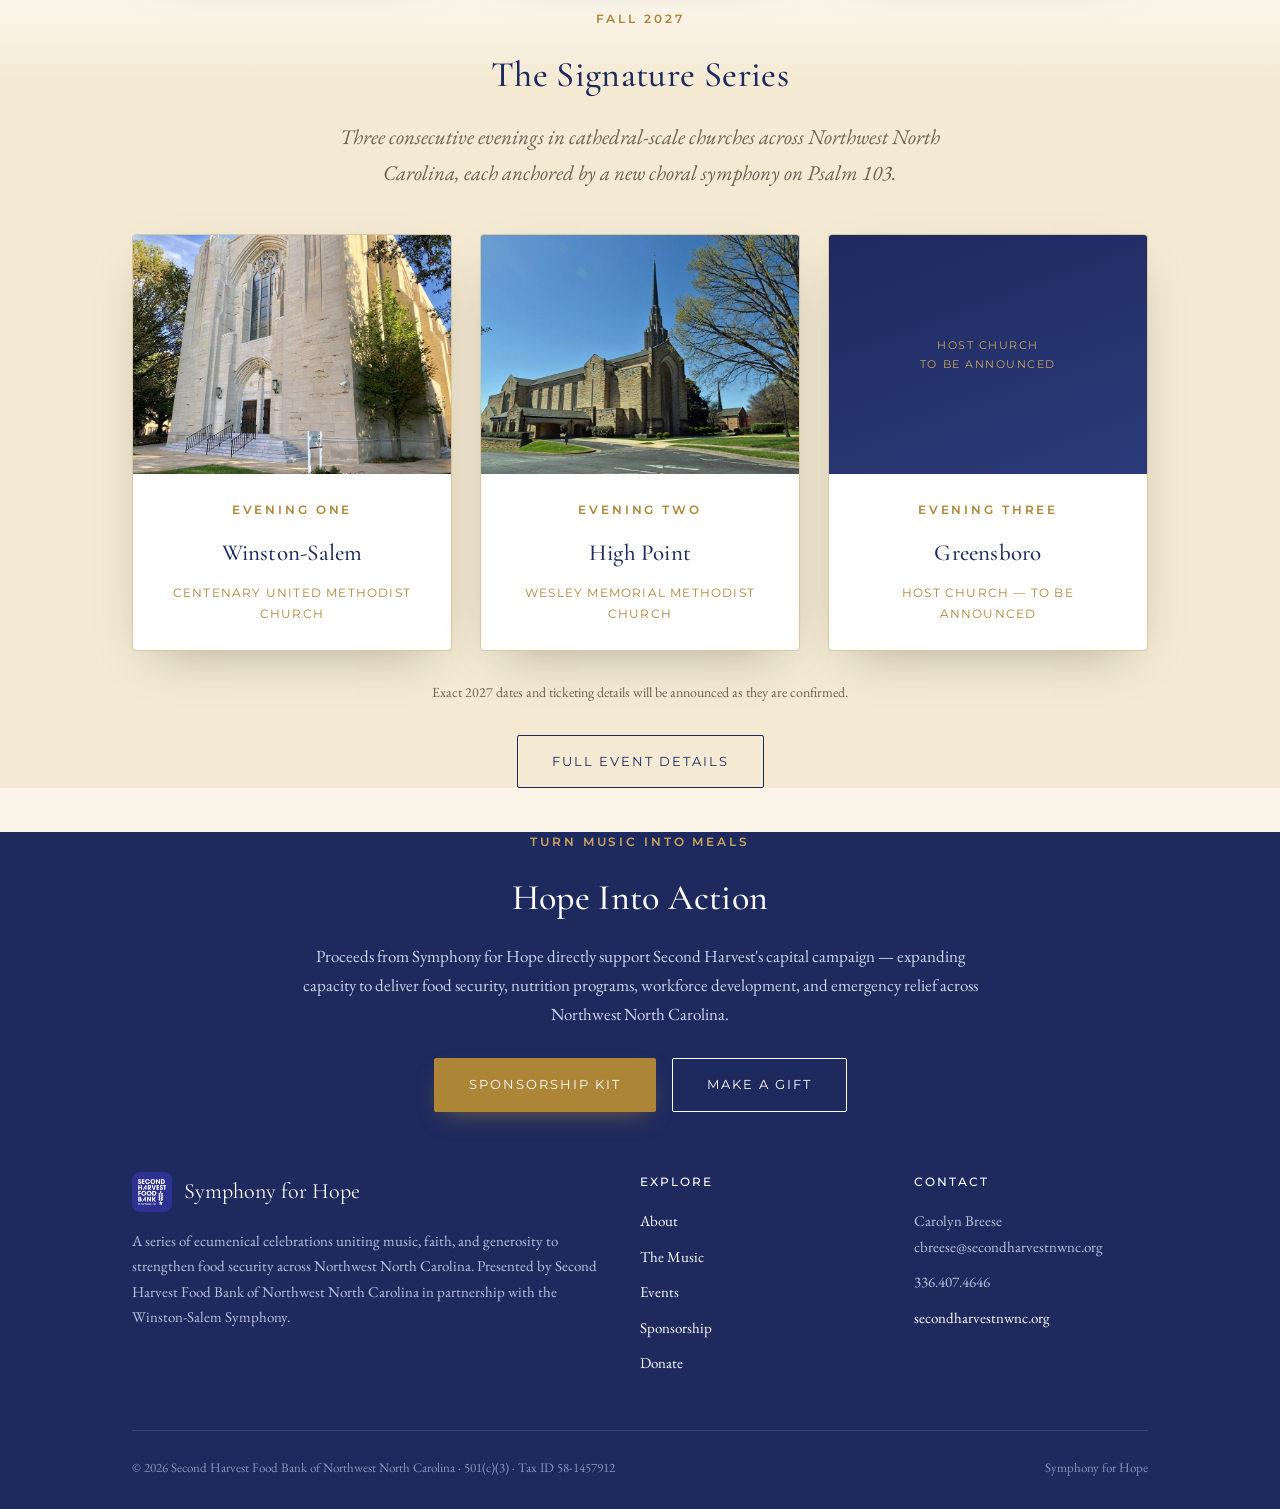
==== commit fdc90847: "Update index.html" ====
--- a/index.html
+++ b/index.html
@@ -136,7 +136,7 @@
       </div>
     </div>
   </section>
-
+<div class="center" style="margin-top:44px;"style="margin-bottom:44px;">
   <section class="on-navy">
     <div class="container center narrow">
       <span class="eyebrow on-navy">Turn Music Into Meals</span>
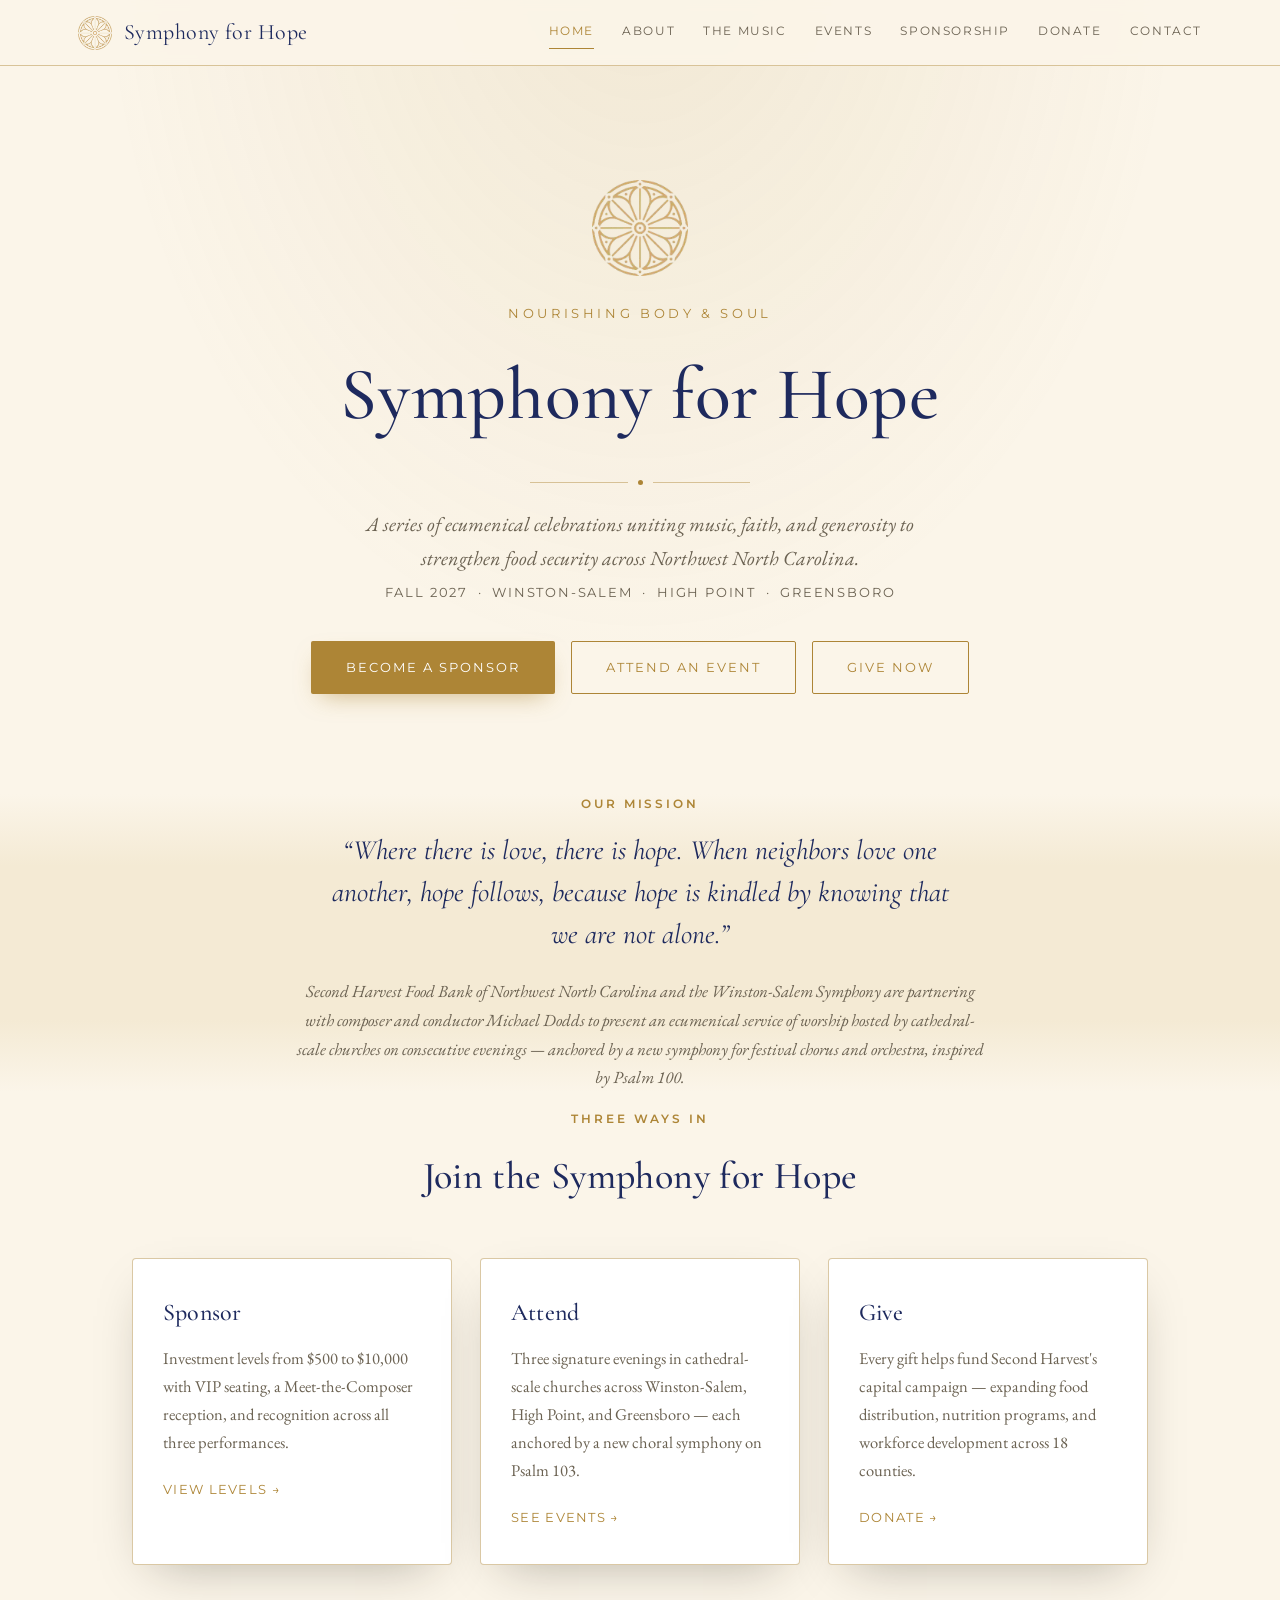
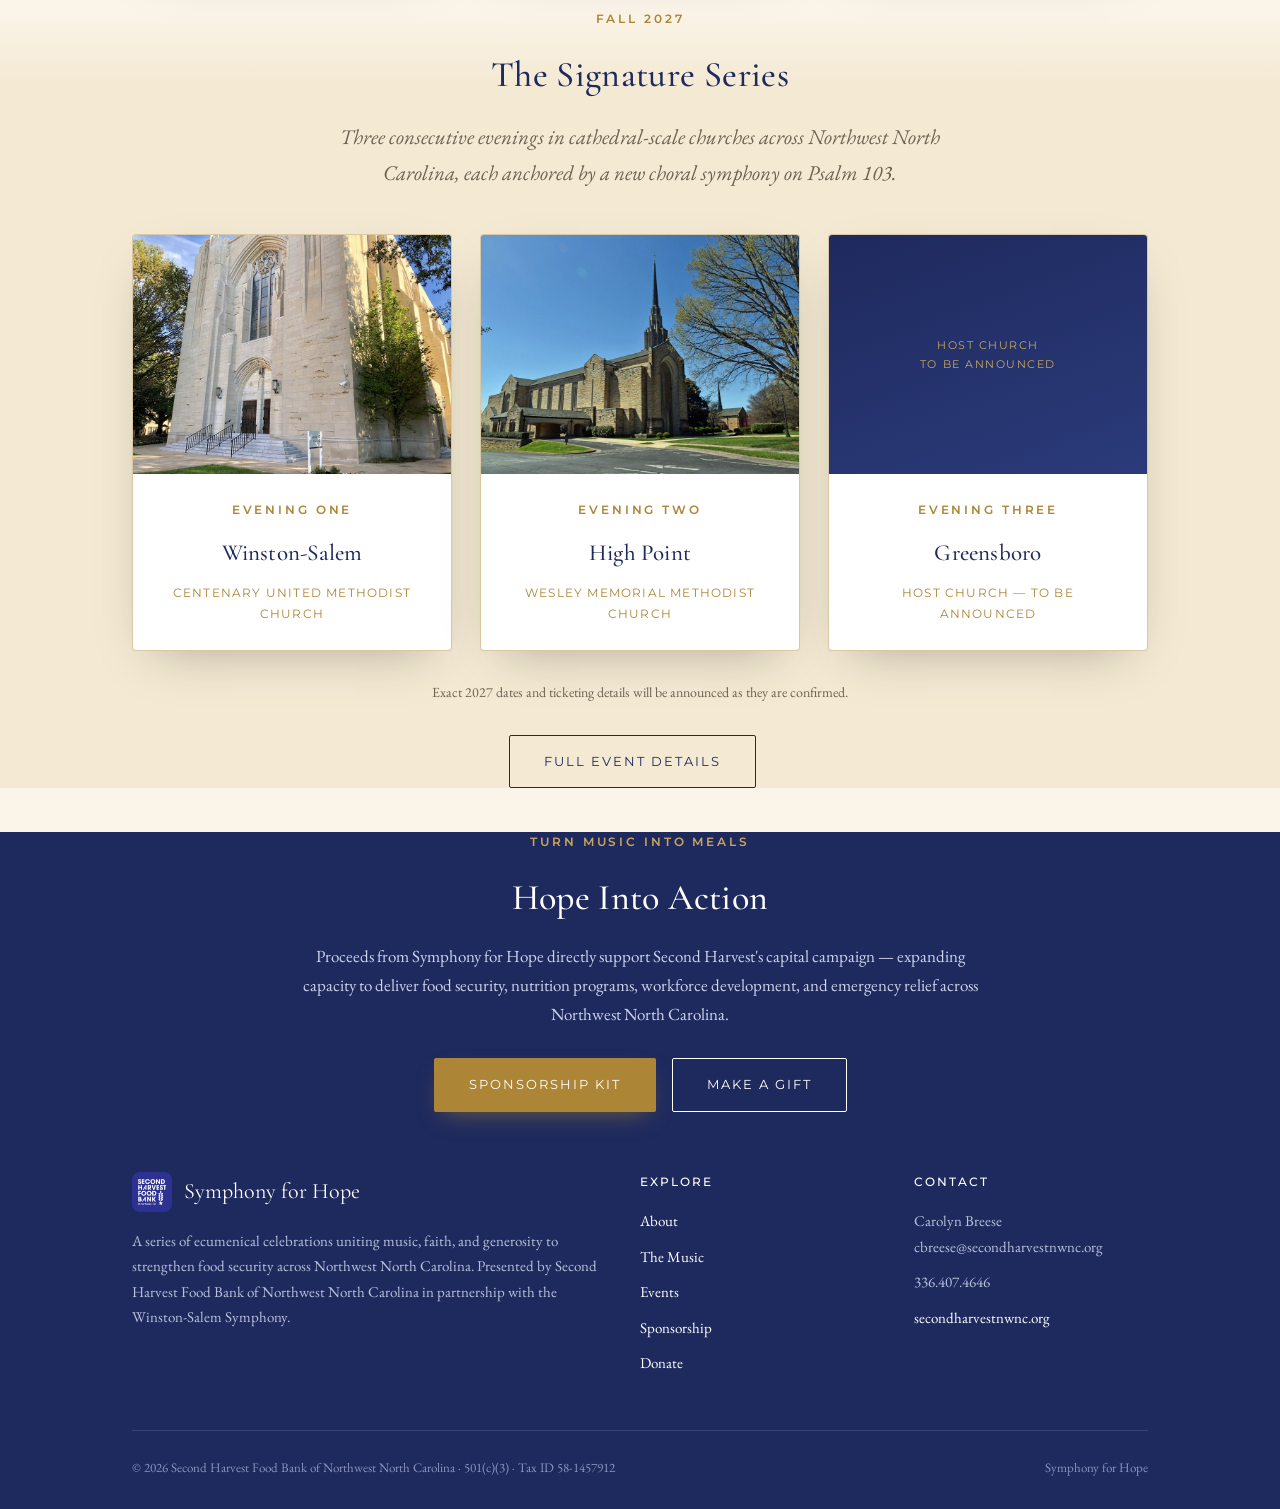
==== commit 872c86fb: "Update index.html" ====
--- a/index.html
+++ b/index.html
@@ -132,7 +132,7 @@
       </div>
       <p class="center" style="color:var(--ink-soft);font-size:14px;margin-top:30px;">Exact 2027 dates and ticketing details will be announced as they are confirmed.</p>
       <div class="btn-row" style="justify-content:center;margin-top:30px;"style="margin-bottom:44px;">
-        <a class="btn btn-outline-navy" href="/events/">Full Event Details</a>
+        <a class="btn btn-outline-navy" href="/events/">Full Event Details</a><div class="center" style="margin-top:44px;"style="margin-bottom:44px;">
       </div>
     </div>
   </section>
